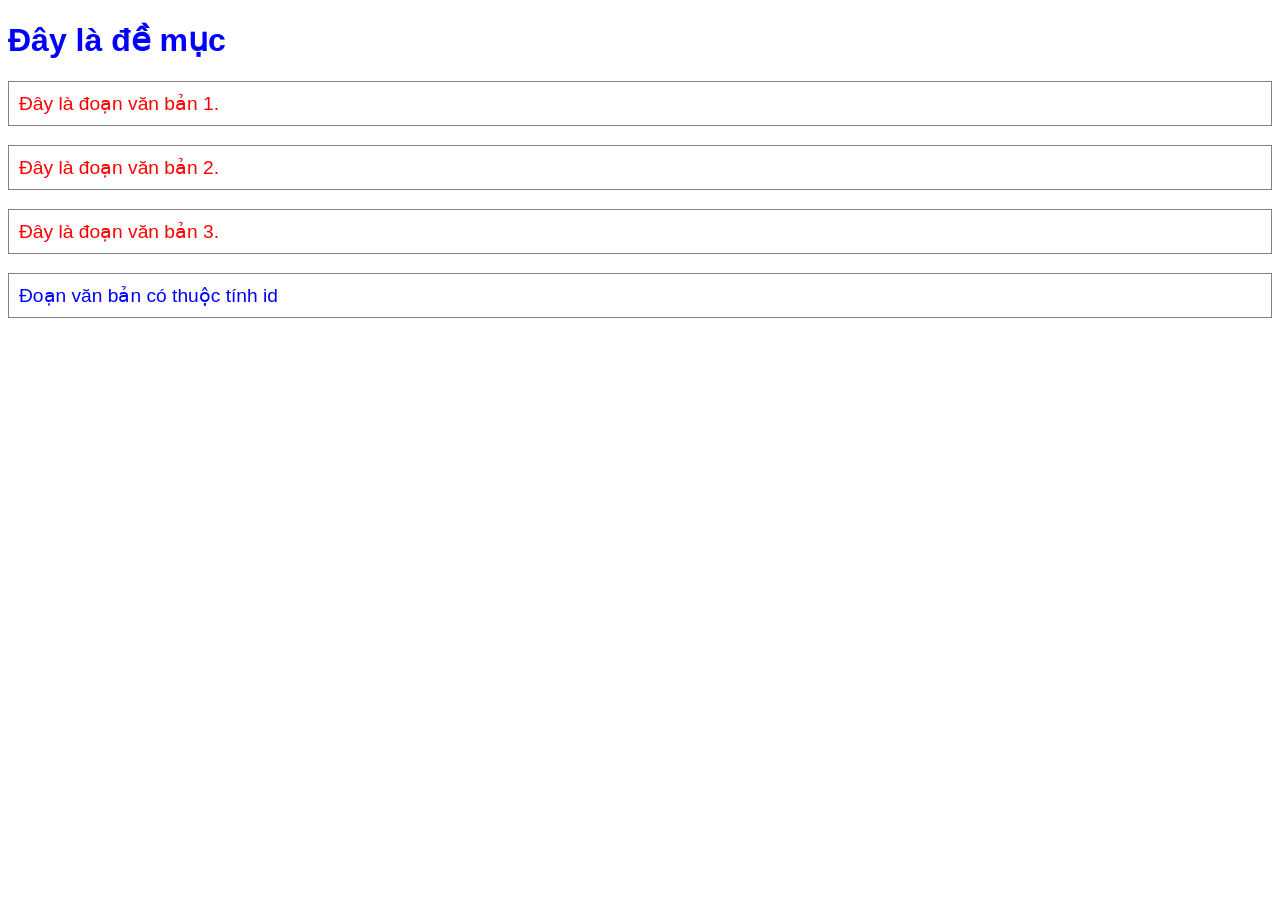
==== index.html @ 6f7ffe26 "Hoan thanh bai tap CSS" ====
<!DOCTYPE html>
<html lang="en">
<head>
    <meta charset="UTF-8">
    <title>Sử dụng CSS để thay đổi thuộc tính HTML</title>
    <style>
        h1 {
            color: blue;
            font-family: Tahoma, sans-serif;
            font-size: 200%;
        }
        p {
            color: red;
            font-family: Arial, sans-serif;
            font-size: 120%;
            border: 1px solid grey;
            padding: 10px;
        }
        #element1 {
            color: blue;
        }
    </style>
</head>
<body>

<h1>Đây là đề mục</h1>

<p>Đây là đoạn văn bản 1.</p>
<p>Đây là đoạn văn bản 2.</p>
<p>Đây là đoạn văn bản 3.</p>
<p id="element1">Đoạn văn bản có thuộc tính id</p>

</body>
</html>
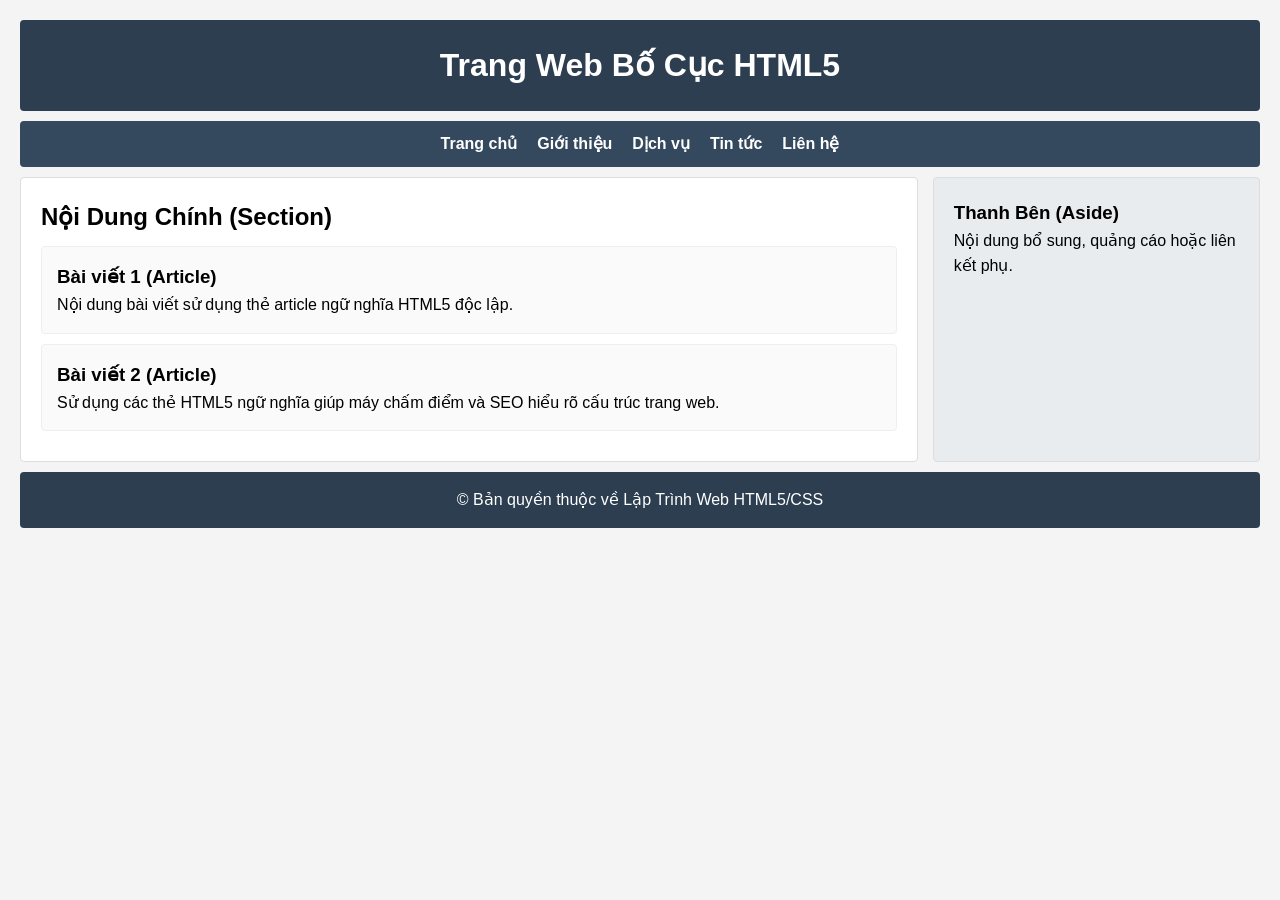
==== commit f37b3374: "Fix index.html and styles.css for HTML5 layout assignment" ====
--- a/index.html
+++ b/index.html
@@ -1,34 +1,59 @@
 <!DOCTYPE html>
-<html lang="en">
+<html lang="vi">
 <head>
     <meta charset="UTF-8">
-    <title>Sử dụng CSS để thay đổi thuộc tính HTML</title>
-    <style>
-        h1 {
-            color: blue;
-            font-family: Tahoma, sans-serif;
-            font-size: 200%;
-        }
-        p {
-            color: red;
-            font-family: Arial, sans-serif;
-            font-size: 120%;
-            border: 1px solid grey;
-            padding: 10px;
-        }
-        #element1 {
-            color: blue;
-        }
-    </style>
+    <meta name="viewport" content="width=device-width, initial-scale=1.0">
+    <title>Bố cục trang web HTML5</title>
+    <link rel="stylesheet" href="styles.css">
 </head>
 <body>
 
-<h1>Đây là đề mục</h1>
+    <!-- Đầu trang -->
+    <header>
+        <h1>Trang Web Bố Cục HTML5</h1>
+    </header>
 
-<p>Đây là đoạn văn bản 1.</p>
-<p>Đây là đoạn văn bản 2.</p>
-<p>Đây là đoạn văn bản 3.</p>
-<p id="element1">Đoạn văn bản có thuộc tính id</p>
+    <!-- Thanh điều hướng -->
+    <nav>
+        <ul>
+            <li><a href="#">Trang chủ</a></li>
+            <li><a href="#">Giới thiệu</a></li>
+            <li><a href="#">Dịch vụ</a></li>
+            <li><a href="#">Tin tức</a></li>
+            <li><a href="#">Liên hệ</a></li>
+        </ul>
+    </nav>
+
+    <!-- Khối nội dung chính chứa Section và Aside -->
+    <div class="container">
+        
+        <!-- Khu vực nội dung bài viết chính -->
+        <section>
+            <h2>Nội Dung Chính (Section)</h2>
+            
+            <article>
+                <h3>Bài viết 1 (Article)</h3>
+                <p>Nội dung bài viết sử dụng thẻ article ngữ nghĩa HTML5 độc lập.</p>
+            </article>
+
+            <article>
+                <h3>Bài viết 2 (Article)</h3>
+                <p>Sử dụng các thẻ HTML5 ngữ nghĩa giúp máy chấm điểm và SEO hiểu rõ cấu trúc trang web.</p>
+            </article>
+        </section>
+
+        <!-- Thanh nội dung bên cạnh -->
+        <aside>
+            <h3>Thanh Bên (Aside)</h3>
+            <p>Nội dung bổ sung, quảng cáo hoặc liên kết phụ.</p>
+        </aside>
+
+    </div>
+
+    <!-- Chân trang -->
+    <footer>
+        <p>&copy; Bản quyền thuộc về Lập Trình Web HTML5/CSS</p>
+    </footer>
 
 </body>
 </html>
--- a/styles.css
+++ b/styles.css
@@ -0,0 +1,84 @@
+* {
+    box-sizing: border-box;
+    margin: 0;
+    padding: 0;
+}
+
+body {
+    font-family: Arial, sans-serif;
+    line-height: 1.6;
+    padding: 20px;
+    background-color: #f4f4f4;
+}
+
+header {
+    background-color: #2c3e50;
+    color: #ffffff;
+    padding: 20px;
+    text-align: center;
+    margin-bottom: 10px;
+    border-radius: 4px;
+}
+
+nav {
+    background-color: #34495e;
+    padding: 10px;
+    margin-bottom: 10px;
+    border-radius: 4px;
+}
+
+nav ul {
+    list-style: none;
+    display: flex;
+    justify-content: center;
+    gap: 20px;
+}
+
+nav a {
+    color: white;
+    text-decoration: none;
+    font-weight: bold;
+}
+
+nav a:hover {
+    color: #f1c40f;
+}
+
+.container {
+    display: flex;
+    gap: 15px;
+    margin-bottom: 10px;
+}
+
+section {
+    flex: 3;
+    background: #ffffff;
+    padding: 20px;
+    border: 1px solid #ddd;
+    border-radius: 4px;
+}
+
+article {
+    background: #fafafa;
+    border: 1px solid #eee;
+    padding: 15px;
+    margin-top: 10px;
+    margin-bottom: 10px;
+    border-radius: 4px;
+}
+
+aside {
+    flex: 1;
+    background: #e8ecef;
+    padding: 20px;
+    border: 1px solid #ddd;
+    border-radius: 4px;
+}
+
+footer {
+    background-color: #2c3e50;
+    color: white;
+    text-align: center;
+    padding: 15px;
+    border-radius: 4px;
+}
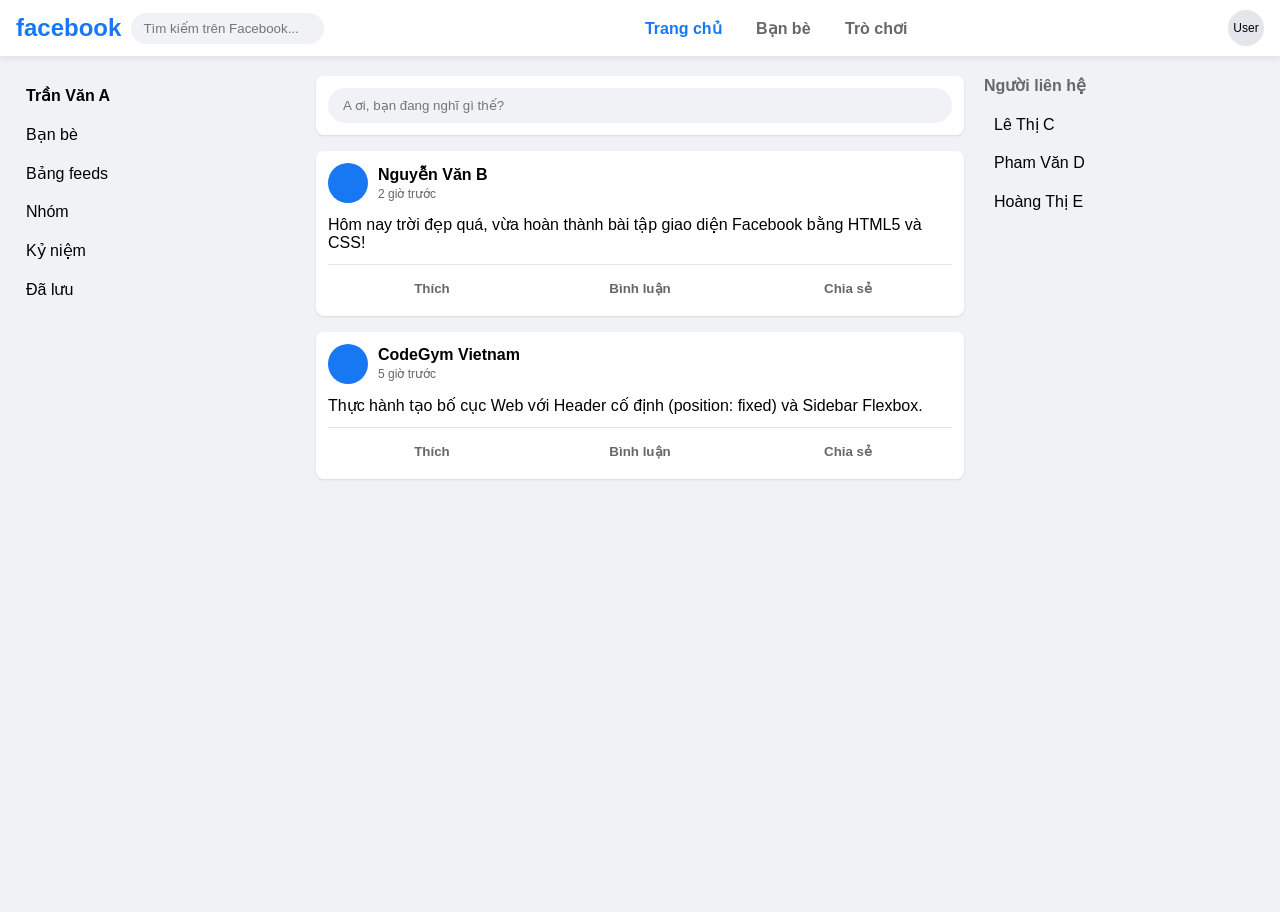
==== commit 9f0fc0ad: "Hoan thanh giao dien Facebook gian luoc voi Fixed Header va Sidebars" ====
--- a/index.html
+++ b/index.html
@@ -3,57 +3,100 @@
 <head>
     <meta charset="UTF-8">
     <meta name="viewport" content="width=device-width, initial-scale=1.0">
-    <title>Bố cục trang web HTML5</title>
+    <title>Giao diện Facebook Giản Lược</title>
     <link rel="stylesheet" href="styles.css">
 </head>
 <body>
 
-    <!-- Đầu trang -->
-    <header>
-        <h1>Trang Web Bố Cục HTML5</h1>
+    <!-- Fixed Header ở trên cùng -->
+    <header class="header">
+        <div class="header-left">
+            <h1 class="logo">facebook</h1>
+            <input type="text" placeholder="Tìm kiếm trên Facebook..." class="search-bar">
+        </div>
+        <div class="header-center">
+            <a href="#" class="active">Trang chủ</a>
+            <a href="#">Bạn bè</a>
+            <a href="#">Trò chơi</a>
+        </div>
+        <div class="header-right">
+            <div class="user-avatar">User</div>
+        </div>
     </header>
 
-    <!-- Thanh điều hướng -->
-    <nav>
-        <ul>
-            <li><a href="#">Trang chủ</a></li>
-            <li><a href="#">Giới thiệu</a></li>
-            <li><a href="#">Dịch vụ</a></li>
-            <li><a href="#">Tin tức</a></li>
-            <li><a href="#">Liên hệ</a></li>
-        </ul>
-    </nav>
+    <!-- Bố cục chính chứa Sidebar và Feed nội dung -->
+    <div class="main-layout">
+        
+        <!-- Sidebar bên trái -->
+        <aside class="sidebar-left">
+            <ul>
+                <li><strong>Trần Văn A</strong></li>
+                <li>Bạn bè</li>
+                <li>Bảng feeds</li>
+                <li>Nhóm</li>
+                <li>Kỷ niệm</li>
+                <li>Đã lưu</li>
+            </ul>
+        </aside>
 
-    <!-- Khối nội dung chính chứa Section và Aside -->
-    <div class="container">
-        
-        <!-- Khu vực nội dung bài viết chính -->
-        <section>
-            <h2>Nội Dung Chính (Section)</h2>
+        <!-- Phần nội dung chính (Feed bài đăng) -->
+        <main class="content-feed">
             
-            <article>
-                <h3>Bài viết 1 (Article)</h3>
-                <p>Nội dung bài viết sử dụng thẻ article ngữ nghĩa HTML5 độc lập.</p>
+            <!-- Ô tạo bài viết -->
+            <div class="create-post">
+                <input type="text" placeholder="A ơi, bạn đang nghĩ gì thế?">
+            </div>
+
+            <!-- Danh sách bài đăng -->
+            <article class="post">
+                <div class="post-header">
+                    <div class="post-avatar"></div>
+                    <div>
+                        <p class="post-author">Nguyễn Văn B</p>
+                        <span class="post-time">2 giờ trước</span>
+                    </div>
+                </div>
+                <div class="post-body">
+                    <p>Hôm nay trời đẹp quá, vừa hoàn thành bài tập giao diện Facebook bằng HTML5 và CSS!</p>
+                </div>
+                <div class="post-footer">
+                    <button>Thích</button>
+                    <button>Bình luận</button>
+                    <button>Chia sẻ</button>
+                </div>
             </article>
 
-            <article>
-                <h3>Bài viết 2 (Article)</h3>
-                <p>Sử dụng các thẻ HTML5 ngữ nghĩa giúp máy chấm điểm và SEO hiểu rõ cấu trúc trang web.</p>
+            <article class="post">
+                <div class="post-header">
+                    <div class="post-avatar"></div>
+                    <div>
+                        <p class="post-author">CodeGym Vietnam</p>
+                        <span class="post-time">5 giờ trước</span>
+                    </div>
+                </div>
+                <div class="post-body">
+                    <p>Thực hành tạo bố cục Web với Header cố định (position: fixed) và Sidebar Flexbox.</p>
+                </div>
+                <div class="post-footer">
+                    <button>Thích</button>
+                    <button>Bình luận</button>
+                    <button>Chia sẻ</button>
+                </div>
             </article>
-        </section>
 
-        <!-- Thanh nội dung bên cạnh -->
-        <aside>
-            <h3>Thanh Bên (Aside)</h3>
-            <p>Nội dung bổ sung, quảng cáo hoặc liên kết phụ.</p>
+        </main>
+
+        <!-- Sidebar bên phải (Người liên hệ) -->
+        <aside class="sidebar-right">
+            <h3>Người liên hệ</h3>
+            <ul>
+                <li>Lê Thị C</li>
+                <li>Pham Văn D</li>
+                <li>Hoàng Thị E</li>
+            </ul>
         </aside>
 
     </div>
 
-    <!-- Chân trang -->
-    <footer>
-        <p>&copy; Bản quyền thuộc về Lập Trình Web HTML5/CSS</p>
-    </footer>
-
 </body>
 </html>
--- a/styles.css
+++ b/styles.css
@@ -1,84 +1,182 @@
+/* Reset CSS */
 * {
-    box-sizing: border-box;
     margin: 0;
     padding: 0;
+    box-sizing: border-box;
 }
 
 body {
     font-family: Arial, sans-serif;
-    line-height: 1.6;
-    padding: 20px;
-    background-color: #f4f4f4;
+    background-color: #f0f2f5;
+    padding-top: 60px; /* Đẩy nội dung xuống bên dưới Fixed Header */
 }
 
-header {
-    background-color: #2c3e50;
-    color: #ffffff;
-    padding: 20px;
-    text-align: center;
-    margin-bottom: 10px;
-    border-radius: 4px;
+/* 1. Fixed Header cố định ở đỉnh trang */
+.header {
+    position: fixed;
+    top: 0;
+    left: 0;
+    width: 100%;
+    height: 56px;
+    background-color: #ffffff;
+    box-shadow: 0 1px 8px rgba(0, 0, 0, 0.1);
+    display: flex;
+    justify-content: space-between;
+    align-items: center;
+    padding: 0 16px;
+    z-index: 1000;
 }
 
-nav {
-    background-color: #34495e;
-    padding: 10px;
-    margin-bottom: 10px;
-    border-radius: 4px;
+.header-left {
+    display: flex;
+    align-items: center;
+    gap: 10px;
 }
 
-nav ul {
-    list-style: none;
-    display: flex;
-    justify-content: center;
-    gap: 20px;
+.logo {
+    color: #1877f2;
+    font-size: 24px;
 }
 
-nav a {
-    color: white;
+.search-bar {
+    padding: 8px 12px;
+    border-radius: 20px;
+    border: none;
+    background-color: #f0f2f5;
+}
+
+.header-center a {
     text-decoration: none;
+    color: #65676b;
+    font-weight: bold;
+    margin: 0 15px;
+}
+
+.header-center a.active {
+    color: #1877f2;
+}
+
+.user-avatar {
+    width: 36px;
+    height: 36px;
+    background-color: #e4e6eb;
+    border-radius: 50%;
+    display: flex;
+    align-items: center;
+    justify-content: center;
+    font-size: 12px;
+}
+
+/* 2. Bố cục 3 cột (Layout main) */
+.main-layout {
+    display: flex;
+    justify-content: space-between;
+    padding: 16px;
+}
+
+/* Sidebar bên trái và bên phải cố định chiều rộng */
+.sidebar-left, .sidebar-right {
+    width: 280px;
+    position: sticky;
+    top: 72px; /* Cố định vị trí khi cuộn trang */
+    height: calc(100vh - 80px);
+}
+
+.sidebar-left ul, .sidebar-right ul {
+    list-style: none;
+}
+
+.sidebar-left li, .sidebar-right li {
+    padding: 10px;
+    border-radius: 8px;
+    cursor: pointer;
+}
+
+.sidebar-left li:hover, .sidebar-right li:hover {
+    background-color: #e4e6eb;
+}
+
+.sidebar-right h3 {
+    color: #65676b;
+    font-size: 16px;
+    margin-bottom: 10px;
+}
+
+/* 3. Phần nội dung chính (Feed) nằm ở giữa */
+.content-feed {
+    flex: 1;
+    max-width: 680px;
+    margin: 0 20px;
+}
+
+.create-post {
+    background-color: #ffffff;
+    padding: 12px;
+    border-radius: 8px;
+    margin-bottom: 16px;
+    box-shadow: 0 1px 2px rgba(0, 0, 0, 0.1);
+}
+
+.create-post input {
+    width: 100%;
+    padding: 10px 15px;
+    border-radius: 20px;
+    border: none;
+    background-color: #f0f2f5;
+}
+
+.post {
+    background-color: #ffffff;
+    padding: 12px;
+    border-radius: 8px;
+    margin-bottom: 16px;
+    box-shadow: 0 1px 2px rgba(0, 0, 0, 0.1);
+}
+
+.post-header {
+    display: flex;
+    align-items: center;
+    gap: 10px;
+    margin-bottom: 12px;
+}
+
+.post-avatar {
+    width: 40px;
+    height: 40px;
+    background-color: #1877f2;
+    border-radius: 50%;
+}
+
+.post-author {
     font-weight: bold;
 }
 
-nav a:hover {
-    color: #f1c40f;
+.post-time {
+    font-size: 12px;
+    color: #65676b;
 }
 
-.container {
-    display: flex;
-    gap: 15px;
-    margin-bottom: 10px;
+.post-body {
+    margin-bottom: 12px;
 }
 
-section {
-    flex: 3;
-    background: #ffffff;
-    padding: 20px;
-    border: 1px solid #ddd;
-    border-radius: 4px;
+.post-footer {
+    display: flex;
+    border-top: 1px solid #e4e6eb;
+    padding-top: 8px;
 }
 
-article {
-    background: #fafafa;
-    border: 1px solid #eee;
-    padding: 15px;
-    margin-top: 10px;
-    margin-bottom: 10px;
+.post-footer button {
+    flex: 1;
+    background: none;
+    border: none;
+    padding: 8px;
+    cursor: pointer;
     border-radius: 4px;
+    color: #65676b;
+    font-weight: bold;
 }
 
-aside {
-    flex: 1;
-    background: #e8ecef;
-    padding: 20px;
-    border: 1px solid #ddd;
-    border-radius: 4px;
-}
-
-footer {
-    background-color: #2c3e50;
-    color: white;
-    text-align: center;
-    padding: 15px;
-    border-radius: 4px;
+.post-footer button:hover {
+    background-color: #f0f2f5;
 }
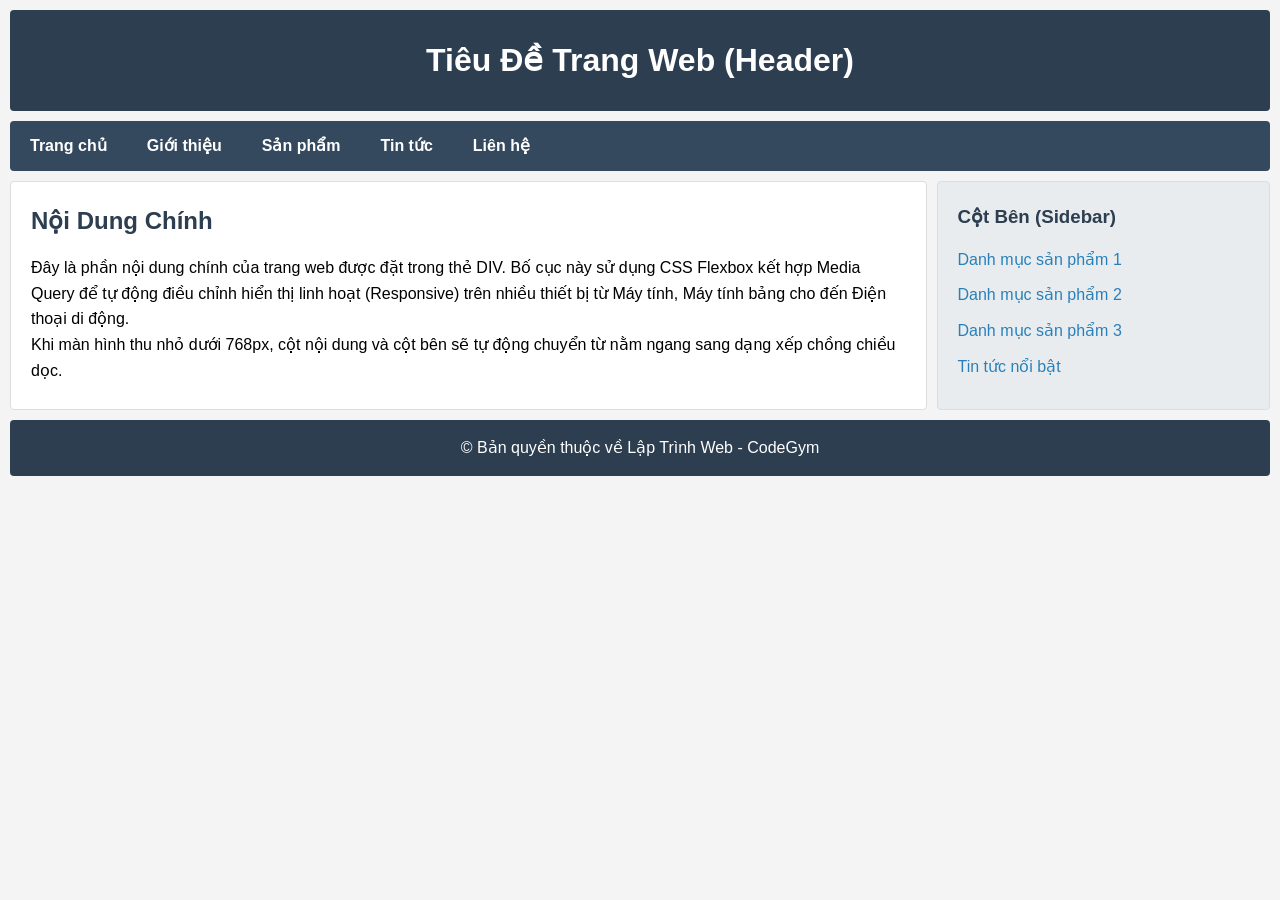
==== commit 0ba4d4f6: "Hoan thanh bai tap tao bo cuc Responsive voi DIV va CSS" ====
--- a/index.html
+++ b/index.html
@@ -3,99 +3,51 @@
 <head>
     <meta charset="UTF-8">
     <meta name="viewport" content="width=device-width, initial-scale=1.0">
-    <title>Giao diện Facebook Giản Lược</title>
+    <title>Bố Cục Responsive bằng DIV và CSS</title>
     <link rel="stylesheet" href="styles.css">
 </head>
 <body>
 
-    <!-- Fixed Header ở trên cùng -->
-    <header class="header">
-        <div class="header-left">
-            <h1 class="logo">facebook</h1>
-            <input type="text" placeholder="Tìm kiếm trên Facebook..." class="search-bar">
+    <!-- Khối Đầu Trang (Header) -->
+    <div class="header">
+        <h1>Tiêu Đề Trang Web (Header)</h1>
+    </div>
+
+    <!-- Khối Thanh Điều Hướng (Navigation Bar) -->
+    <div class="navbar">
+        <a href="#">Trang chủ</a>
+        <a href="#">Giới thiệu</a>
+        <a href="#">Sản phẩm</a>
+        <a href="#">Tin tức</a>
+        <a href="#">Liên hệ</a>
+    </div>
+
+    <!-- Khối Nội Dung Chính (Main Area) -->
+    <div class="main-container">
+        
+        <!-- Cột Nội Dung Bài Viết Chính -->
+        <div class="content">
+            <h2>Nội Dung Chính</h2>
+            <p>Đây là phần nội dung chính của trang web được đặt trong thẻ DIV. Bố cục này sử dụng CSS Flexbox kết hợp Media Query để tự động điều chỉnh hiển thị linh hoạt (Responsive) trên nhiều thiết bị từ Máy tính, Máy tính bảng cho đến Điện thoại di động.</p>
+            <p>Khi màn hình thu nhỏ dưới 768px, cột nội dung và cột bên sẽ tự động chuyển từ nằm ngang sang dạng xếp chồng chiều dọc.</p>
         </div>
-        <div class="header-center">
-            <a href="#" class="active">Trang chủ</a>
-            <a href="#">Bạn bè</a>
-            <a href="#">Trò chơi</a>
+
+        <!-- Cột Bên (Sidebar) -->
+        <div class="sidebar">
+            <h3>Cột Bên (Sidebar)</h3>
+            <ul>
+                <li><a href="#">Danh mục sản phẩm 1</a></li>
+                <li><a href="#">Danh mục sản phẩm 2</a></li>
+                <li><a href="#">Danh mục sản phẩm 3</a></li>
+                <li><a href="#">Tin tức nổi bật</a></li>
+            </ul>
         </div>
-        <div class="header-right">
-            <div class="user-avatar">User</div>
-        </div>
-    </header>
 
-    <!-- Bố cục chính chứa Sidebar và Feed nội dung -->
-    <div class="main-layout">
-        
-        <!-- Sidebar bên trái -->
-        <aside class="sidebar-left">
-            <ul>
-                <li><strong>Trần Văn A</strong></li>
-                <li>Bạn bè</li>
-                <li>Bảng feeds</li>
-                <li>Nhóm</li>
-                <li>Kỷ niệm</li>
-                <li>Đã lưu</li>
-            </ul>
-        </aside>
+    </div>
 
-        <!-- Phần nội dung chính (Feed bài đăng) -->
-        <main class="content-feed">
-            
-            <!-- Ô tạo bài viết -->
-            <div class="create-post">
-                <input type="text" placeholder="A ơi, bạn đang nghĩ gì thế?">
-            </div>
-
-            <!-- Danh sách bài đăng -->
-            <article class="post">
-                <div class="post-header">
-                    <div class="post-avatar"></div>
-                    <div>
-                        <p class="post-author">Nguyễn Văn B</p>
-                        <span class="post-time">2 giờ trước</span>
-                    </div>
-                </div>
-                <div class="post-body">
-                    <p>Hôm nay trời đẹp quá, vừa hoàn thành bài tập giao diện Facebook bằng HTML5 và CSS!</p>
-                </div>
-                <div class="post-footer">
-                    <button>Thích</button>
-                    <button>Bình luận</button>
-                    <button>Chia sẻ</button>
-                </div>
-            </article>
-
-            <article class="post">
-                <div class="post-header">
-                    <div class="post-avatar"></div>
-                    <div>
-                        <p class="post-author">CodeGym Vietnam</p>
-                        <span class="post-time">5 giờ trước</span>
-                    </div>
-                </div>
-                <div class="post-body">
-                    <p>Thực hành tạo bố cục Web với Header cố định (position: fixed) và Sidebar Flexbox.</p>
-                </div>
-                <div class="post-footer">
-                    <button>Thích</button>
-                    <button>Bình luận</button>
-                    <button>Chia sẻ</button>
-                </div>
-            </article>
-
-        </main>
-
-        <!-- Sidebar bên phải (Người liên hệ) -->
-        <aside class="sidebar-right">
-            <h3>Người liên hệ</h3>
-            <ul>
-                <li>Lê Thị C</li>
-                <li>Pham Văn D</li>
-                <li>Hoàng Thị E</li>
-            </ul>
-        </aside>
-
+    <!-- Khối Chân Trang (Footer) -->
+    <div class="footer">
+        <p>&copy; Bản quyền thuộc về Lập Trình Web - CodeGym</p>
     </div>
 
 </body>
--- a/styles.css
+++ b/styles.css
@@ -1,182 +1,124 @@
 /* Reset CSS */
 * {
+    box-sizing: border-box;
     margin: 0;
     padding: 0;
-    box-sizing: border-box;
 }
 
 body {
     font-family: Arial, sans-serif;
-    background-color: #f0f2f5;
-    padding-top: 60px; /* Đẩy nội dung xuống bên dưới Fixed Header */
+    line-height: 1.6;
+    background-color: #f4f4f4;
+    padding: 10px;
 }
 
-/* 1. Fixed Header cố định ở đỉnh trang */
+/* 1. Định dạng Header */
 .header {
-    position: fixed;
-    top: 0;
-    left: 0;
-    width: 100%;
-    height: 56px;
-    background-color: #ffffff;
-    box-shadow: 0 1px 8px rgba(0, 0, 0, 0.1);
-    display: flex;
-    justify-content: space-between;
-    align-items: center;
-    padding: 0 16px;
-    z-index: 1000;
+    background-color: #2c3e50;
+    color: #ffffff;
+    text-align: center;
+    padding: 25px;
+    margin-bottom: 10px;
+    border-radius: 4px;
 }
 
-.header-left {
-    display: flex;
-    align-items: center;
-    gap: 10px;
+/* 2. Định dạng Navigation Bar */
+.navbar {
+    background-color: #34495e;
+    overflow: hidden;
+    margin-bottom: 10px;
+    border-radius: 4px;
 }
 
-.logo {
-    color: #1877f2;
-    font-size: 24px;
+.navbar a {
+    float: left;
+    display: block;
+    color: white;
+    text-align: center;
+    padding: 12px 20px;
+    text-decoration: none;
+    font-weight: bold;
 }
 
-.search-bar {
-    padding: 8px 12px;
-    border-radius: 20px;
-    border: none;
-    background-color: #f0f2f5;
+.navbar a:hover {
+    background-color: #f1c40f;
+    color: #333;
 }
 
-.header-center a {
-    text-decoration: none;
-    color: #65676b;
-    font-weight: bold;
-    margin: 0 15px;
+/* 3. Định dạng Khối Main (Sử dụng Flexbox) */
+.main-container {
+    display: flex;
+    flex-wrap: wrap;
+    gap: 10px;
+    margin-bottom: 10px;
 }
 
-.header-center a.active {
-    color: #1877f2;
+/* Cột Nội dung chính */
+.content {
+    flex: 3;
+    background-color: #ffffff;
+    padding: 20px;
+    border: 1px solid #dddddd;
+    border-radius: 4px;
+    min-width: 280px;
 }
 
-.user-avatar {
-    width: 36px;
-    height: 36px;
-    background-color: #e4e6eb;
-    border-radius: 50%;
-    display: flex;
-    align-items: center;
-    justify-content: center;
-    font-size: 12px;
+.content h2 {
+    margin-bottom: 15px;
+    color: #2c3e50;
 }
 
-/* 2. Bố cục 3 cột (Layout main) */
-.main-layout {
-    display: flex;
-    justify-content: space-between;
-    padding: 16px;
+/* Cột Sidebar */
+.sidebar {
+    flex: 1;
+    background-color: #e8ecef;
+    padding: 20px;
+    border: 1px solid #dddddd;
+    border-radius: 4px;
+    min-width: 200px;
 }
 
-/* Sidebar bên trái và bên phải cố định chiều rộng */
-.sidebar-left, .sidebar-right {
-    width: 280px;
-    position: sticky;
-    top: 72px; /* Cố định vị trí khi cuộn trang */
-    height: calc(100vh - 80px);
+.sidebar h3 {
+    margin-bottom: 15px;
+    color: #2c3e50;
 }
 
-.sidebar-left ul, .sidebar-right ul {
+.sidebar ul {
     list-style: none;
 }
 
-.sidebar-left li, .sidebar-right li {
-    padding: 10px;
-    border-radius: 8px;
-    cursor: pointer;
-}
-
-.sidebar-left li:hover, .sidebar-right li:hover {
-    background-color: #e4e6eb;
-}
-
-.sidebar-right h3 {
-    color: #65676b;
-    font-size: 16px;
+.sidebar li {
     margin-bottom: 10px;
 }
 
-/* 3. Phần nội dung chính (Feed) nằm ở giữa */
-.content-feed {
-    flex: 1;
-    max-width: 680px;
-    margin: 0 20px;
+.sidebar a {
+    color: #2980b9;
+    text-decoration: none;
 }
 
-.create-post {
-    background-color: #ffffff;
-    padding: 12px;
-    border-radius: 8px;
-    margin-bottom: 16px;
-    box-shadow: 0 1px 2px rgba(0, 0, 0, 0.1);
+.sidebar a:hover {
+    text-decoration: underline;
 }
 
-.create-post input {
-    width: 100%;
-    padding: 10px 15px;
-    border-radius: 20px;
-    border: none;
-    background-color: #f0f2f5;
+/* 4. Định dạng Footer */
+.footer {
+    background-color: #2c3e50;
+    color: #ffffff;
+    text-align: center;
+    padding: 15px;
+    border-radius: 4px;
 }
 
-.post {
-    background-color: #ffffff;
-    padding: 12px;
-    border-radius: 8px;
-    margin-bottom: 16px;
-    box-shadow: 0 1px 2px rgba(0, 0, 0, 0.1);
-}
+/* 5. Cấu hình Responsive với Media Query (Màn hình dưới 768px) */
+@media screen and (max-width: 768px) {
+    .main-container {
+        flex-direction: column; /* Chuyển các khối thành 1 cột dọc trên Mobile */
+    }
 
-.post-header {
-    display: flex;
-    align-items: center;
-    gap: 10px;
-    margin-bottom: 12px;
-}
-
-.post-avatar {
-    width: 40px;
-    height: 40px;
-    background-color: #1877f2;
-    border-radius: 50%;
-}
-
-.post-author {
-    font-weight: bold;
-}
-
-.post-time {
-    font-size: 12px;
-    color: #65676b;
-}
-
-.post-body {
-    margin-bottom: 12px;
-}
-
-.post-footer {
-    display: flex;
-    border-top: 1px solid #e4e6eb;
-    padding-top: 8px;
-}
-
-.post-footer button {
-    flex: 1;
-    background: none;
-    border: none;
-    padding: 8px;
-    cursor: pointer;
-    border-radius: 4px;
-    color: #65676b;
-    font-weight: bold;
-}
-
-.post-footer button:hover {
-    background-color: #f0f2f5;
+    .navbar a {
+        float: none;
+        width: 100%;
+        text-align: left;
+        border-bottom: 1px solid #4a6278;
+    }
 }
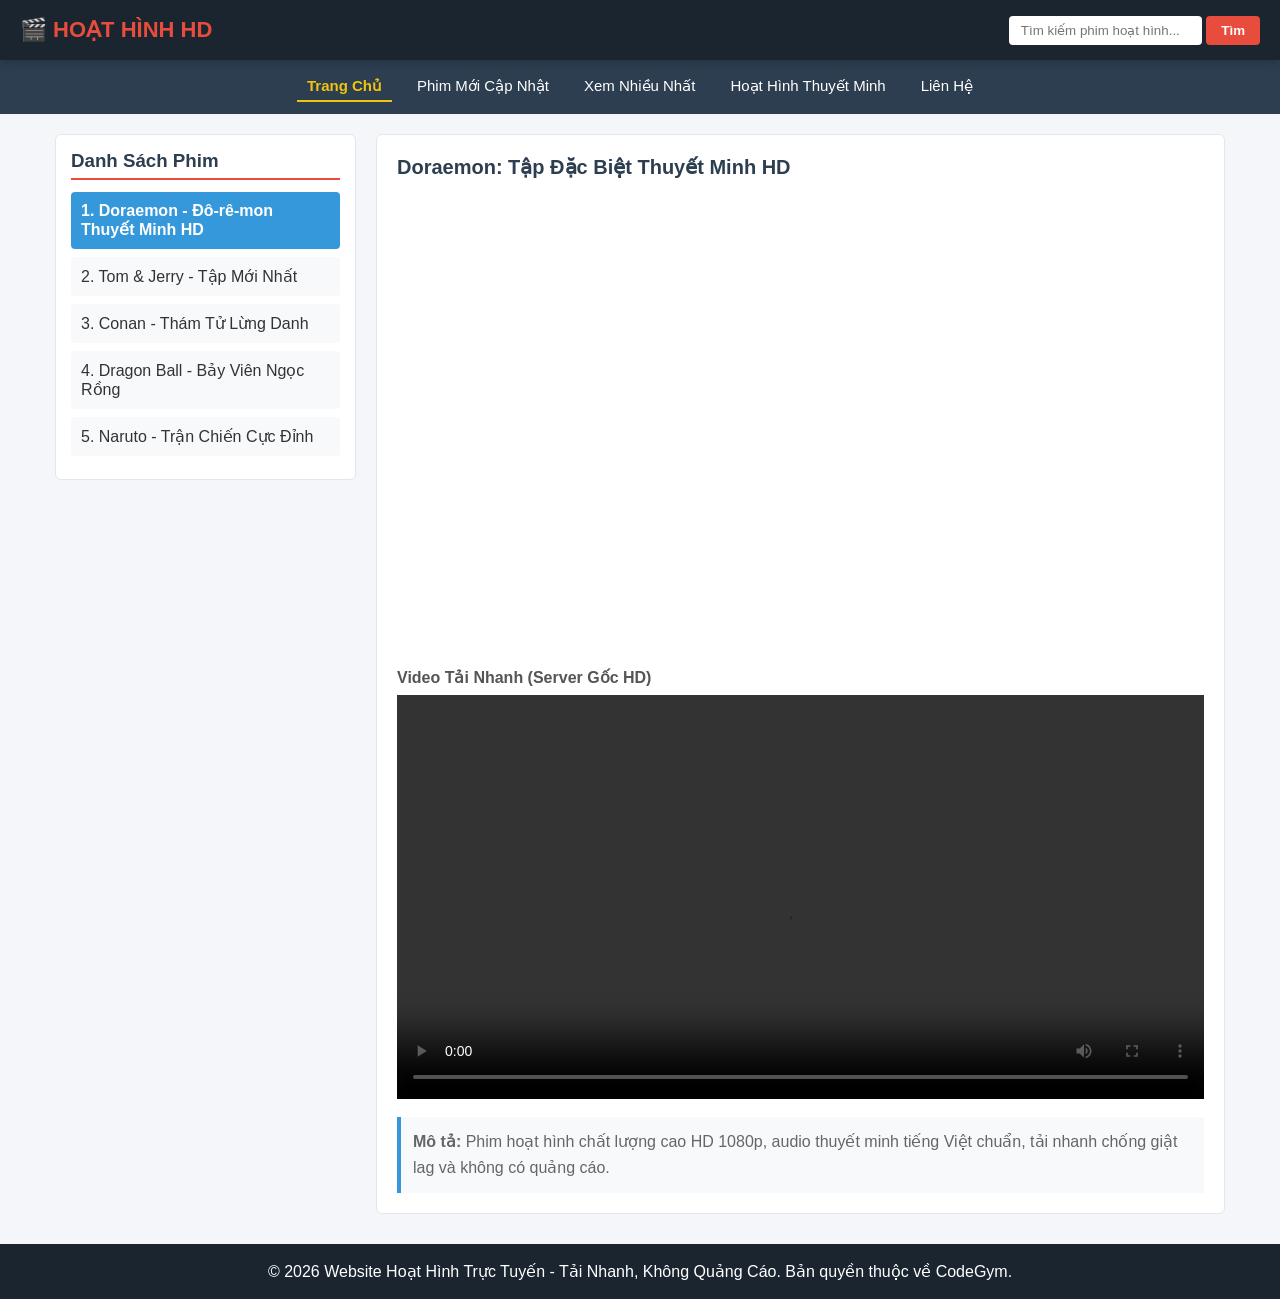
==== commit b5d37f07: "Hoan thanh bai tap trang web xem hoat hinh truc tuyen HD" ====
--- a/index.html
+++ b/index.html
@@ -3,51 +3,78 @@
 <head>
     <meta charset="UTF-8">
     <meta name="viewport" content="width=device-width, initial-scale=1.0">
-    <title>Bố Cục Responsive bằng DIV và CSS</title>
+    <title>Trang Web Xem Hoạt Hình Trực Tuyến</title>
     <link rel="stylesheet" href="styles.css">
 </head>
 <body>
 
-    <!-- Khối Đầu Trang (Header) -->
+    <!-- 1. PHẦN HEADER (Cố định ở trên cùng) -->
     <div class="header">
-        <h1>Tiêu Đề Trang Web (Header)</h1>
+        <div class="logo">
+            <h2>🎬 HOẠT HÌNH HD</h2>
+        </div>
+        <div class="search-box">
+            <input type="text" placeholder="Tìm kiếm phim hoạt hình...">
+            <button>Tìm</button>
+        </div>
     </div>
 
-    <!-- Khối Thanh Điều Hướng (Navigation Bar) -->
-    <div class="navbar">
-        <a href="#">Trang chủ</a>
-        <a href="#">Giới thiệu</a>
-        <a href="#">Sản phẩm</a>
-        <a href="#">Tin tức</a>
-        <a href="#">Liên hệ</a>
+    <!-- 2. PHẦN HEAD-LINK (Thanh điều hướng liên kết) -->
+    <div class="head-link">
+        <a href="#" class="active">Trang Chủ</a>
+        <a href="#">Phim Mới Cập Nhật</a>
+        <a href="#">Xem Nhiều Nhất</a>
+        <a href="#">Hoạt Hình Thuyết Minh</a>
+        <a href="#">Liên Hệ</a>
     </div>
 
-    <!-- Khối Nội Dung Chính (Main Area) -->
-    <div class="main-container">
+    <!-- 3. PHẦN CONTENT (Nội dung chính dạng 2 cột) -->
+    <div class="container">
         
-        <!-- Cột Nội Dung Bài Viết Chính -->
-        <div class="content">
-            <h2>Nội Dung Chính</h2>
-            <p>Đây là phần nội dung chính của trang web được đặt trong thẻ DIV. Bố cục này sử dụng CSS Flexbox kết hợp Media Query để tự động điều chỉnh hiển thị linh hoạt (Responsive) trên nhiều thiết bị từ Máy tính, Máy tính bảng cho đến Điện thoại di động.</p>
-            <p>Khi màn hình thu nhỏ dưới 768px, cột nội dung và cột bên sẽ tự động chuyển từ nằm ngang sang dạng xếp chồng chiều dọc.</p>
+        <!-- Left Content: Menu danh sách phim -->
+        <div class="left-content">
+            <h3>Danh Sách Phim</h3>
+            <ul class="video-list">
+                <li><a href="#player" class="video-item active">1. Doraemon - Đô-rê-mon Thuyết Minh HD</a></li>
+                <li><a href="#player" class="video-item">2. Tom & Jerry - Tập Mới Nhất</a></li>
+                <li><a href="#player" class="video-item">3. Conan - Thám Tử Lừng Danh</a></li>
+                <li><a href="#player" class="video-item">4. Dragon Ball - Bảy Viên Ngọc Rồng</a></li>
+                <li><a href="#player" class="video-item">5. Naruto - Trận Chiến Cực Đỉnh</a></li>
+            </ul>
         </div>
 
-        <!-- Cột Bên (Sidebar) -->
-        <div class="sidebar">
-            <h3>Cột Bên (Sidebar)</h3>
-            <ul>
-                <li><a href="#">Danh mục sản phẩm 1</a></li>
-                <li><a href="#">Danh mục sản phẩm 2</a></li>
-                <li><a href="#">Danh mục sản phẩm 3</a></li>
-                <li><a href="#">Tin tức nổi bật</a></li>
-            </ul>
+        <!-- Right Content: Khung xem video phát phim -->
+        <div class="right-content" id="player">
+            <h2 class="video-title">Doraemon: Tập Đặc Biệt Thuyết Minh HD</h2>
+            
+            <!-- Nhúng Youtube Video bằng iframe -->
+            <div class="video-wrapper">
+                <iframe 
+                    src="https://www.youtube.com/embed/dQw4w9WgXcQ" 
+                    title="YouTube video player" 
+                    allowfullscreen>
+                </iframe>
+            </div>
+
+            <!-- Thẻ HTML5 <video> dự phòng cho máy chủ nội bộ -->
+            <div class="local-video-section">
+                <h3>Video Tải Nhanh (Server Gốc HD)</h3>
+                <video controls width="100%">
+                    <source src="https://www.w3schools.com/html/mov_bbb.mp4" type="video/mp4">
+                    Trình duyệt của bạn không hỗ trợ thẻ video HTML5.
+                </video>
+            </div>
+
+            <p class="video-description">
+                <strong>Mô tả:</strong> Phim hoạt hình chất lượng cao HD 1080p, audio thuyết minh tiếng Việt chuẩn, tải nhanh chống giật lag và không có quảng cáo.
+            </p>
         </div>
 
     </div>
 
-    <!-- Khối Chân Trang (Footer) -->
+    <!-- 4. PHẦN FOOTER (Thông tin bản quyền) -->
     <div class="footer">
-        <p>&copy; Bản quyền thuộc về Lập Trình Web - CodeGym</p>
+        <p>&copy; 2026 Website Hoạt Hình Trực Tuyến - Tải Nhanh, Không Quảng Cáo. Bản quyền thuộc về CodeGym.</p>
     </div>
 
 </body>
--- a/styles.css
+++ b/styles.css
@@ -1,4 +1,4 @@
-/* Reset CSS */
+/* Reset CSS cơ bản */
 * {
     box-sizing: border-box;
     margin: 0;
@@ -7,118 +7,206 @@
 
 body {
     font-family: Arial, sans-serif;
-    line-height: 1.6;
-    background-color: #f4f4f4;
+    background-color: #f4f6f9;
+    color: #333;
+    padding-top: 60px; /* Chừa khoảng trống cho Fixed Header */
+}
+
+/* 1. Header Cố Định (Fixed Header) */
+.header {
+    position: fixed;
+    top: 0;
+    left: 0;
+    width: 100%;
+    height: 60px;
+    background-color: #1a252f;
+    color: #ffffff;
+    display: flex;
+    justify-content: space-between;
+    align-items: center;
+    padding: 0 20px;
+    z-index: 1000;
+    box-shadow: 0 2px 10px rgba(0, 0, 0, 0.2);
+}
+
+.logo h2 {
+    color: #e74c3c;
+    font-size: 22px;
+}
+
+.search-box input {
+    padding: 7px 12px;
+    border-radius: 4px;
+    border: none;
+    outline: none;
+}
+
+.search-box button {
+    padding: 7px 15px;
+    background-color: #e74c3c;
+    color: white;
+    border: none;
+    border-radius: 4px;
+    cursor: pointer;
+    font-weight: bold;
+}
+
+.search-box button:hover {
+    background-color: #c0392b;
+}
+
+/* 2. Thanh Điều Hướng (Head-link) */
+.head-link {
+    background-color: #2c3e50;
+    display: flex;
+    justify-content: center;
+    gap: 15px;
+    padding: 12px 0;
+}
+
+.head-link a {
+    color: #ffffff;
+    text-decoration: none; /* Bỏ gạch chân link */
+    font-size: 15px;
+    padding: 5px 10px;
+    transition: all 0.3s;
+}
+
+/* Khi di chuột hoặc chọn trang: Chữ bôi đậm và đổi màu */
+.head-link a:hover, .head-link a.active {
+    font-weight: bold;
+    color: #f1c40f;
+    border-bottom: 2px solid #f1c40f;
+}
+
+/* 3. Bố cục Nội dung chính (Container Flexbox) */
+.container {
+    display: flex;
+    max-width: 1200px;
+    margin: 20px auto;
+    padding: 0 15px;
+    gap: 20px;
+}
+
+/* Left Content: Danh sách phim bên trái */
+.left-content {
+    flex: 1;
+    background-color: #ffffff;
+    padding: 15px;
+    border-radius: 6px;
+    border: 1px solid #e1e8ed;
+    height: fit-content;
+}
+
+.left-content h3 {
+    margin-bottom: 12px;
+    color: #2c3e50;
+    border-bottom: 2px solid #e74c3c;
+    padding-bottom: 6px;
+}
+
+.video-list {
+    list-style: none;
+}
+
+.video-list li {
+    margin-bottom: 8px;
+}
+
+.video-item {
+    display: block;
     padding: 10px;
-}
-
-/* 1. Định dạng Header */
-.header {
-    background-color: #2c3e50;
-    color: #ffffff;
-    text-align: center;
-    padding: 25px;
-    margin-bottom: 10px;
+    color: #333;
+    text-decoration: none; /* Bỏ gạch chân */
     border-radius: 4px;
-}
-
-/* 2. Định dạng Navigation Bar */
-.navbar {
-    background-color: #34495e;
-    overflow: hidden;
-    margin-bottom: 10px;
-    border-radius: 4px;
-}
-
-.navbar a {
-    float: left;
-    display: block;
-    color: white;
-    text-align: center;
-    padding: 12px 20px;
-    text-decoration: none;
+    background-color: #f8f9fa;
+    transition: all 0.2s;
+}
+
+/* Hover danh sách video */
+.video-item:hover, .video-item.active {
     font-weight: bold;
-}
-
-.navbar a:hover {
-    background-color: #f1c40f;
-    color: #333;
-}
-
-/* 3. Định dạng Khối Main (Sử dụng Flexbox) */
-.main-container {
-    display: flex;
-    flex-wrap: wrap;
-    gap: 10px;
-    margin-bottom: 10px;
-}
-
-/* Cột Nội dung chính */
-.content {
+    color: #ffffff;
+    background-color: #3498db;
+}
+
+/* Right Content: Khung phát Video bên phải */
+.right-content {
     flex: 3;
     background-color: #ffffff;
     padding: 20px;
-    border: 1px solid #dddddd;
-    border-radius: 4px;
-    min-width: 280px;
-}
-
-.content h2 {
+    border-radius: 6px;
+    border: 1px solid #e1e8ed;
+}
+
+.video-title {
+    font-size: 20px;
     margin-bottom: 15px;
     color: #2c3e50;
 }
 
-/* Cột Sidebar */
-.sidebar {
-    flex: 1;
-    background-color: #e8ecef;
-    padding: 20px;
-    border: 1px solid #dddddd;
-    border-radius: 4px;
-    min-width: 200px;
-}
-
-.sidebar h3 {
+/* Khung Responsive cho <iframe> Youtube */
+.video-wrapper {
+    position: relative;
+    padding-bottom: 56.25%; /* Tỉ lệ 16:9 */
+    height: 0;
+    overflow: hidden;
+    margin-bottom: 20px;
+    border-radius: 6px;
+}
+
+.video-wrapper iframe {
+    position: absolute;
+    top: 0;
+    left: 0;
+    width: 100%;
+    height: 100%;
+    border: none;
+}
+
+.local-video-section {
+    margin-top: 20px;
     margin-bottom: 15px;
-    color: #2c3e50;
-}
-
-.sidebar ul {
-    list-style: none;
-}
-
-.sidebar li {
-    margin-bottom: 10px;
-}
-
-.sidebar a {
-    color: #2980b9;
-    text-decoration: none;
-}
-
-.sidebar a:hover {
-    text-decoration: underline;
-}
-
-/* 4. Định dạng Footer */
+}
+
+.local-video-section h3 {
+    font-size: 16px;
+    margin-bottom: 8px;
+    color: #555;
+}
+
+.video-description {
+    line-height: 1.6;
+    color: #666;
+    background-color: #f8f9fa;
+    padding: 12px;
+    border-left: 4px solid #3498db;
+}
+
+/* 4. Footer */
 .footer {
-    background-color: #2c3e50;
+    background-color: #1a252f;
     color: #ffffff;
     text-align: center;
-    padding: 15px;
-    border-radius: 4px;
-}
-
-/* 5. Cấu hình Responsive với Media Query (Màn hình dưới 768px) */
+    padding: 18px;
+    margin-top: 30px;
+}
+
+/* 5. Cấu hình Nâng cao: Responsive trên các màn hình nhỏ */
 @media screen and (max-width: 768px) {
-    .main-container {
-        flex-direction: column; /* Chuyển các khối thành 1 cột dọc trên Mobile */
-    }
-
-    .navbar a {
-        float: none;
-        width: 100%;
-        text-align: left;
-        border-bottom: 1px solid #4a6278;
+    .container {
+        flex-direction: column; /* Chuyển thành 1 cột trên điện thoại / máy tính bảng */
+    }
+
+    .head-link {
+        flex-wrap: wrap;
+    }
+
+    .header {
+        padding: 0 10px;
+    }
+
+    .logo h2 {
+        font-size: 18px;
     }
 }
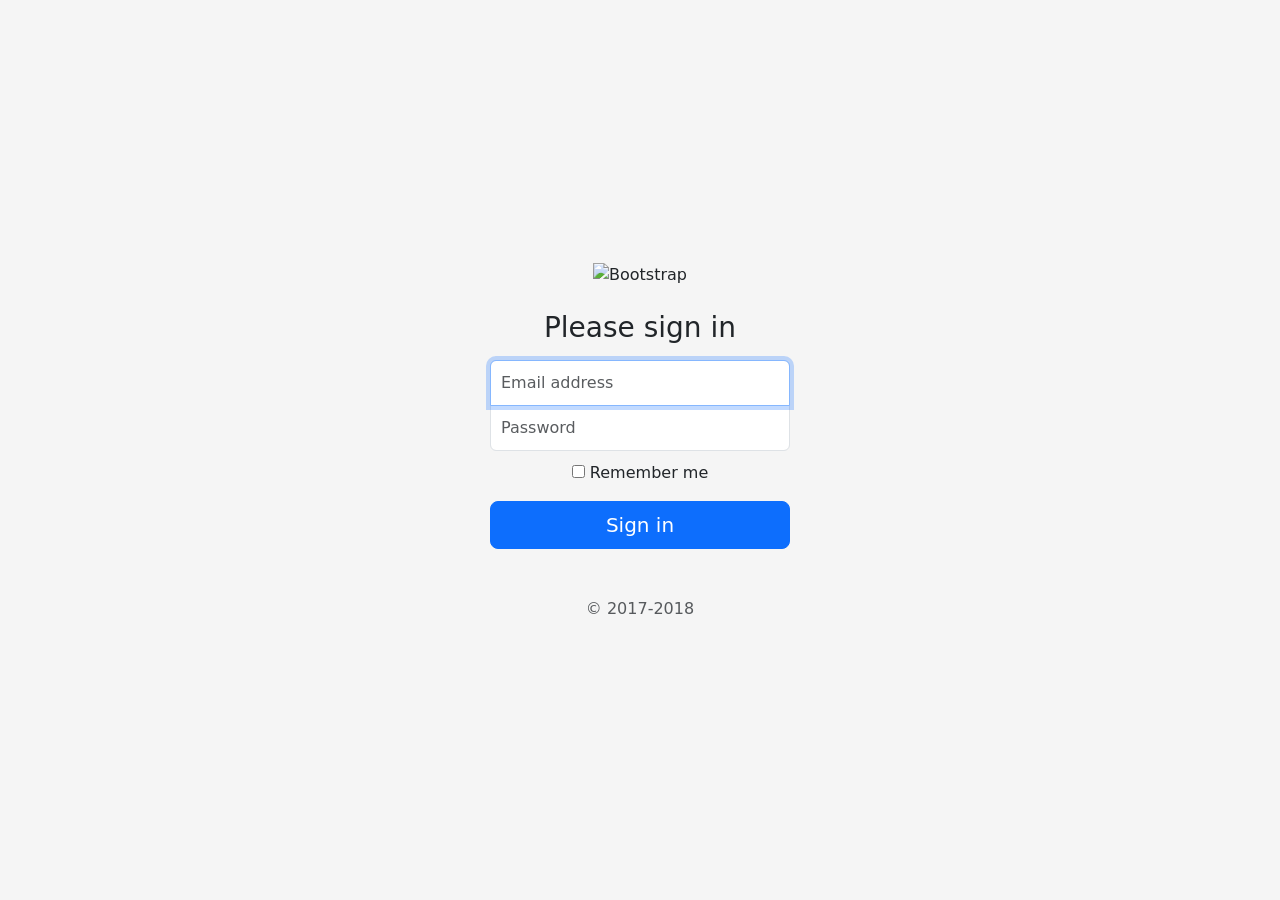
==== commit ce4dd0bf: "Add bootstrap.png icon and login form code" ====
--- a/index.html
+++ b/index.html
@@ -1,81 +1,35 @@
-<!DOCTYPE html>
-<html lang="vi">
+<!doctype html>
+<html lang="en">
 <head>
-    <meta charset="UTF-8">
-    <meta name="viewport" content="width=device-width, initial-scale=1.0">
-    <title>Trang Web Xem Hoạt Hình Trực Tuyến</title>
+    <!-- Required meta tags -->
+    <meta charset="utf-8">
+    <meta name="viewport" content="width=device-width, initial-scale=1">
+
+    <!-- Bootstrap CSS -->
+    <link href="https://cdn.jsdelivr.net/npm/bootstrap@5.0.0-beta2/dist/css/bootstrap.min.css" rel="stylesheet"
+          integrity="sha384-BmbxuPwQa2lc/FVzBcNJ7UAyJxM6wuqIj61tLrc4wSX0szH/Ev+nYRRuWlolflfl" crossorigin="anonymous">
+
+    <title>Login</title>
     <link rel="stylesheet" href="styles.css">
 </head>
-<body>
+<body class="text-center">
 
-    <!-- 1. PHẦN HEADER (Cố định ở trên cùng) -->
-    <div class="header">
-        <div class="logo">
-            <h2>🎬 HOẠT HÌNH HD</h2>
+    <form class="form-signin">
+        <img class="mb-4" src="bootstrap.png" alt="Bootstrap" width="72" height="72">
+        <h1 class="h3 mb-3 font-weight-normal">Please sign in</h1>
+        <input type="email" id="inputEmail" class="form-control" placeholder="Email address" required autofocus>
+        <input type="password" id="inputPassword" class="form-control" placeholder="Password" required>
+        <div class="checkbox mb-3">
+            <label>
+                <input type="checkbox" value="remember-me"> Remember me
+            </label>
         </div>
-        <div class="search-box">
-            <input type="text" placeholder="Tìm kiếm phim hoạt hình...">
-            <button>Tìm</button>
-        </div>
-    </div>
+        <button class="btn btn-lg btn-primary btn-block w-100" type="submit">Sign in</button>
+        <p class="mt-5 mb-3 text-muted">&copy; 2017-2018</p>
+    </form>
 
-    <!-- 2. PHẦN HEAD-LINK (Thanh điều hướng liên kết) -->
-    <div class="head-link">
-        <a href="#" class="active">Trang Chủ</a>
-        <a href="#">Phim Mới Cập Nhật</a>
-        <a href="#">Xem Nhiều Nhất</a>
-        <a href="#">Hoạt Hình Thuyết Minh</a>
-        <a href="#">Liên Hệ</a>
-    </div>
-
-    <!-- 3. PHẦN CONTENT (Nội dung chính dạng 2 cột) -->
-    <div class="container">
-        
-        <!-- Left Content: Menu danh sách phim -->
-        <div class="left-content">
-            <h3>Danh Sách Phim</h3>
-            <ul class="video-list">
-                <li><a href="#player" class="video-item active">1. Doraemon - Đô-rê-mon Thuyết Minh HD</a></li>
-                <li><a href="#player" class="video-item">2. Tom & Jerry - Tập Mới Nhất</a></li>
-                <li><a href="#player" class="video-item">3. Conan - Thám Tử Lừng Danh</a></li>
-                <li><a href="#player" class="video-item">4. Dragon Ball - Bảy Viên Ngọc Rồng</a></li>
-                <li><a href="#player" class="video-item">5. Naruto - Trận Chiến Cực Đỉnh</a></li>
-            </ul>
-        </div>
-
-        <!-- Right Content: Khung xem video phát phim -->
-        <div class="right-content" id="player">
-            <h2 class="video-title">Doraemon: Tập Đặc Biệt Thuyết Minh HD</h2>
-            
-            <!-- Nhúng Youtube Video bằng iframe -->
-            <div class="video-wrapper">
-                <iframe 
-                    src="https://www.youtube.com/embed/dQw4w9WgXcQ" 
-                    title="YouTube video player" 
-                    allowfullscreen>
-                </iframe>
-            </div>
-
-            <!-- Thẻ HTML5 <video> dự phòng cho máy chủ nội bộ -->
-            <div class="local-video-section">
-                <h3>Video Tải Nhanh (Server Gốc HD)</h3>
-                <video controls width="100%">
-                    <source src="https://www.w3schools.com/html/mov_bbb.mp4" type="video/mp4">
-                    Trình duyệt của bạn không hỗ trợ thẻ video HTML5.
-                </video>
-            </div>
-
-            <p class="video-description">
-                <strong>Mô tả:</strong> Phim hoạt hình chất lượng cao HD 1080p, audio thuyết minh tiếng Việt chuẩn, tải nhanh chống giật lag và không có quảng cáo.
-            </p>
-        </div>
-
-    </div>
-
-    <!-- 4. PHẦN FOOTER (Thông tin bản quyền) -->
-    <div class="footer">
-        <p>&copy; 2026 Website Hoạt Hình Trực Tuyến - Tải Nhanh, Không Quảng Cáo. Bản quyền thuộc về CodeGym.</p>
-    </div>
-
+    <script src="https://cdn.jsdelivr.net/npm/bootstrap@5.0.0-beta2/dist/js/bootstrap.bundle.min.js"
+        integrity="sha384-b5kHyXgcpbZJO/tY9Ul7kGkf1S0CWuKcCD38l8YkeH8z8QjE0GmW1gYU5S9FOnJ0"
+        crossorigin="anonymous"></script>
 </body>
 </html>
--- a/styles.css
+++ b/styles.css
@@ -1,212 +1,54 @@
-/* Reset CSS cơ bản */
-* {
-    box-sizing: border-box;
-    margin: 0;
-    padding: 0;
+html,
+body {
+    height: 100%;
 }
 
 body {
-    font-family: Arial, sans-serif;
-    background-color: #f4f6f9;
-    color: #333;
-    padding-top: 60px; /* Chừa khoảng trống cho Fixed Header */
+    display: -ms-flexbox;
+    display: -webkit-box;
+    display: flex;
+    -ms-flex-align: center;
+    -ms-flex-pack: center;
+    -webkit-box-align: center;
+    align-items: center;
+    -webkit-box-pack: center;
+    justify-content: center;
+    padding-top: 40px;
+    padding-bottom: 40px;
+    background-color: #f5f5f5;
 }
 
-/* 1. Header Cố Định (Fixed Header) */
-.header {
-    position: fixed;
-    top: 0;
-    left: 0;
+.form-signin {
     width: 100%;
-    height: 60px;
-    background-color: #1a252f;
-    color: #ffffff;
-    display: flex;
-    justify-content: space-between;
-    align-items: center;
-    padding: 0 20px;
-    z-index: 1000;
-    box-shadow: 0 2px 10px rgba(0, 0, 0, 0.2);
+    max-width: 330px;
+    padding: 15px;
+    margin: 0 auto;
 }
 
-.logo h2 {
-    color: #e74c3c;
-    font-size: 22px;
+.form-signin .checkbox {
+    font-weight: 400;
 }
 
-.search-box input {
-    padding: 7px 12px;
-    border-radius: 4px;
-    border: none;
-    outline: none;
+.form-signin .form-control {
+    position: relative;
+    box-sizing: border-box;
+    height: auto;
+    padding: 10px;
+    font-size: 16px;
 }
 
-.search-box button {
-    padding: 7px 15px;
-    background-color: #e74c3c;
-    color: white;
-    border: none;
-    border-radius: 4px;
-    cursor: pointer;
-    font-weight: bold;
+.form-signin .form-control:focus {
+    z-index: 2;
 }
 
-.search-box button:hover {
-    background-color: #c0392b;
+.form-signin input[type="email"] {
+    margin-bottom: -1px;
+    border-bottom-right-radius: 0;
+    border-bottom-left-radius: 0;
 }
 
-/* 2. Thanh Điều Hướng (Head-link) */
-.head-link {
-    background-color: #2c3e50;
-    display: flex;
-    justify-content: center;
-    gap: 15px;
-    padding: 12px 0;
-}
-
-.head-link a {
-    color: #ffffff;
-    text-decoration: none; /* Bỏ gạch chân link */
-    font-size: 15px;
-    padding: 5px 10px;
-    transition: all 0.3s;
-}
-
-/* Khi di chuột hoặc chọn trang: Chữ bôi đậm và đổi màu */
-.head-link a:hover, .head-link a.active {
-    font-weight: bold;
-    color: #f1c40f;
-    border-bottom: 2px solid #f1c40f;
-}
-
-/* 3. Bố cục Nội dung chính (Container Flexbox) */
-.container {
-    display: flex;
-    max-width: 1200px;
-    margin: 20px auto;
-    padding: 0 15px;
-    gap: 20px;
-}
-
-/* Left Content: Danh sách phim bên trái */
-.left-content {
-    flex: 1;
-    background-color: #ffffff;
-    padding: 15px;
-    border-radius: 6px;
-    border: 1px solid #e1e8ed;
-    height: fit-content;
-}
-
-.left-content h3 {
-    margin-bottom: 12px;
-    color: #2c3e50;
-    border-bottom: 2px solid #e74c3c;
-    padding-bottom: 6px;
-}
-
-.video-list {
-    list-style: none;
-}
-
-.video-list li {
-    margin-bottom: 8px;
-}
-
-.video-item {
-    display: block;
-    padding: 10px;
-    color: #333;
-    text-decoration: none; /* Bỏ gạch chân */
-    border-radius: 4px;
-    background-color: #f8f9fa;
-    transition: all 0.2s;
-}
-
-/* Hover danh sách video */
-.video-item:hover, .video-item.active {
-    font-weight: bold;
-    color: #ffffff;
-    background-color: #3498db;
-}
-
-/* Right Content: Khung phát Video bên phải */
-.right-content {
-    flex: 3;
-    background-color: #ffffff;
-    padding: 20px;
-    border-radius: 6px;
-    border: 1px solid #e1e8ed;
-}
-
-.video-title {
-    font-size: 20px;
-    margin-bottom: 15px;
-    color: #2c3e50;
-}
-
-/* Khung Responsive cho <iframe> Youtube */
-.video-wrapper {
-    position: relative;
-    padding-bottom: 56.25%; /* Tỉ lệ 16:9 */
-    height: 0;
-    overflow: hidden;
-    margin-bottom: 20px;
-    border-radius: 6px;
-}
-
-.video-wrapper iframe {
-    position: absolute;
-    top: 0;
-    left: 0;
-    width: 100%;
-    height: 100%;
-    border: none;
-}
-
-.local-video-section {
-    margin-top: 20px;
-    margin-bottom: 15px;
-}
-
-.local-video-section h3 {
-    font-size: 16px;
-    margin-bottom: 8px;
-    color: #555;
-}
-
-.video-description {
-    line-height: 1.6;
-    color: #666;
-    background-color: #f8f9fa;
-    padding: 12px;
-    border-left: 4px solid #3498db;
-}
-
-/* 4. Footer */
-.footer {
-    background-color: #1a252f;
-    color: #ffffff;
-    text-align: center;
-    padding: 18px;
-    margin-top: 30px;
-}
-
-/* 5. Cấu hình Nâng cao: Responsive trên các màn hình nhỏ */
-@media screen and (max-width: 768px) {
-    .container {
-        flex-direction: column; /* Chuyển thành 1 cột trên điện thoại / máy tính bảng */
-    }
-
-    .head-link {
-        flex-wrap: wrap;
-    }
-
-    .header {
-        padding: 0 10px;
-    }
-
-    .logo h2 {
-        font-size: 18px;
-    }
+.form-signin input[type="password"] {
+    margin-bottom: 10px;
+    border-top-left-radius: 0;
+    border-top-right-radius: 0;
 }
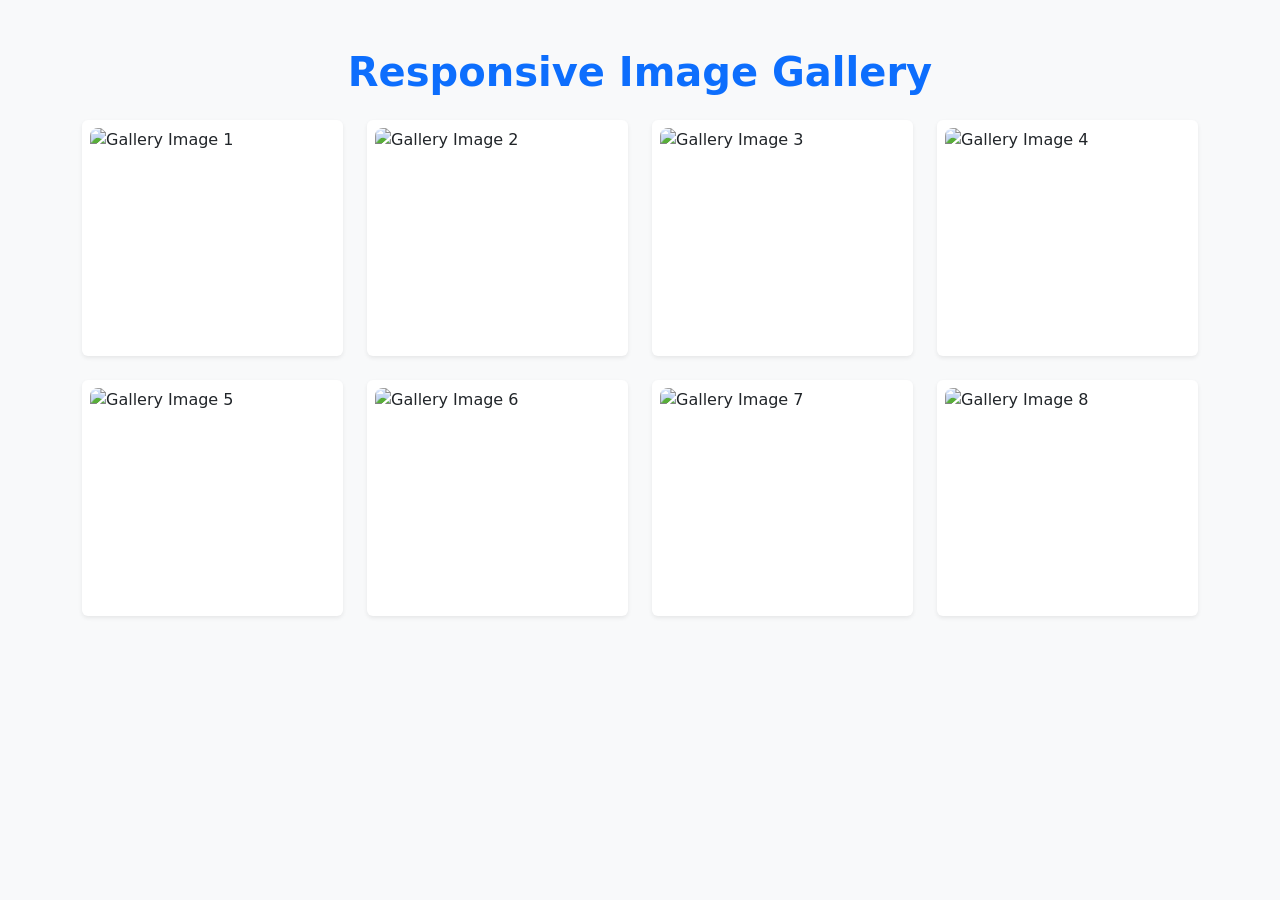
==== commit 6b1a8aa5: "Them bai tap Bootstrap Image Gallery Responsive" ====
--- a/index.html
+++ b/index.html
@@ -1,35 +1,92 @@
-<!doctype html>
+<!DOCTYPE html>
 <html lang="en">
 <head>
-    <!-- Required meta tags -->
-    <meta charset="utf-8">
-    <meta name="viewport" content="width=device-width, initial-scale=1">
+    <meta charset="UTF-8">
+    <meta name="viewport" content="width=device-width, initial-scale=1.0">
+    <title>Bootstrap Image Gallery</title>
+    <!-- Bootstrap 5 CSS CDN -->
+    <link href="https://cdn.jsdelivr.net/npm/bootstrap@5.3.0/dist/css/bootstrap.min.css" rel="stylesheet">
+    <style>
+        .gallery-img {
+            width: 100%;
+            height: 220px;
+            object-fit: cover;
+            border-radius: 8px;
+            transition: transform 0.3s ease;
+        }
+        .gallery-img:hover {
+            transform: scale(1.03);
+        }
+    </style>
+</head>
+<body class="bg-light">
 
-    <!-- Bootstrap CSS -->
-    <link href="https://cdn.jsdelivr.net/npm/bootstrap@5.0.0-beta2/dist/css/bootstrap.min.css" rel="stylesheet"
-          integrity="sha384-BmbxuPwQa2lc/FVzBcNJ7UAyJxM6wuqIj61tLrc4wSX0szH/Ev+nYRRuWlolflfl" crossorigin="anonymous">
+    <div class="container my-5">
+        <h1 class="text-center mb-4 fw-bold text-primary">Responsive Image Gallery</h1>
+        
+        <!-- Lưới Bootstrap -->
+        <div class="row g-4">
+            
+            <!-- Ảnh 1 -->
+            <div class="col-12 col-sm-6 col-lg-3">
+                <div class="card border-0 shadow-sm p-2">
+                    <img src="https://picsum.photos/400/300?random=1" class="gallery-img" alt="Gallery Image 1">
+                </div>
+            </div>
 
-    <title>Login</title>
-    <link rel="stylesheet" href="styles.css">
-</head>
-<body class="text-center">
+            <!-- Ảnh 2 -->
+            <div class="col-12 col-sm-6 col-lg-3">
+                <div class="card border-0 shadow-sm p-2">
+                    <img src="https://picsum.photos/400/300?random=2" class="gallery-img" alt="Gallery Image 2">
+                </div>
+            </div>
 
-    <form class="form-signin">
-        <img class="mb-4" src="bootstrap.png" alt="Bootstrap" width="72" height="72">
-        <h1 class="h3 mb-3 font-weight-normal">Please sign in</h1>
-        <input type="email" id="inputEmail" class="form-control" placeholder="Email address" required autofocus>
-        <input type="password" id="inputPassword" class="form-control" placeholder="Password" required>
-        <div class="checkbox mb-3">
-            <label>
-                <input type="checkbox" value="remember-me"> Remember me
-            </label>
+            <!-- Ảnh 3 -->
+            <div class="col-12 col-sm-6 col-lg-3">
+                <div class="card border-0 shadow-sm p-2">
+                    <img src="https://picsum.photos/400/300?random=3" class="gallery-img" alt="Gallery Image 3">
+                </div>
+            </div>
+
+            <!-- Ảnh 4 -->
+            <div class="col-12 col-sm-6 col-lg-3">
+                <div class="card border-0 shadow-sm p-2">
+                    <img src="https://picsum.photos/400/300?random=4" class="gallery-img" alt="Gallery Image 4">
+                </div>
+            </div>
+
+            <!-- Ảnh 5 -->
+            <div class="col-12 col-sm-6 col-lg-3">
+                <div class="card border-0 shadow-sm p-2">
+                    <img src="https://picsum.photos/400/300?random=5" class="gallery-img" alt="Gallery Image 5">
+                </div>
+            </div>
+
+            <!-- Ảnh 6 -->
+            <div class="col-12 col-sm-6 col-lg-3">
+                <div class="card border-0 shadow-sm p-2">
+                    <img src="https://picsum.photos/400/300?random=6" class="gallery-img" alt="Gallery Image 6">
+                </div>
+            </div>
+
+            <!-- Ảnh 7 -->
+            <div class="col-12 col-sm-6 col-lg-3">
+                <div class="card border-0 shadow-sm p-2">
+                    <img src="https://picsum.photos/400/300?random=7" class="gallery-img" alt="Gallery Image 7">
+                </div>
+            </div>
+
+            <!-- Ảnh 8 -->
+            <div class="col-12 col-sm-6 col-lg-3">
+                <div class="card border-0 shadow-sm p-2">
+                    <img src="https://picsum.photos/400/300?random=8" class="gallery-img" alt="Gallery Image 8">
+                </div>
+            </div>
+
         </div>
-        <button class="btn btn-lg btn-primary btn-block w-100" type="submit">Sign in</button>
-        <p class="mt-5 mb-3 text-muted">&copy; 2017-2018</p>
-    </form>
+    </div>
 
-    <script src="https://cdn.jsdelivr.net/npm/bootstrap@5.0.0-beta2/dist/js/bootstrap.bundle.min.js"
-        integrity="sha384-b5kHyXgcpbZJO/tY9Ul7kGkf1S0CWuKcCD38l8YkeH8z8QjE0GmW1gYU5S9FOnJ0"
-        crossorigin="anonymous"></script>
+    <!-- Bootstrap 5 JS Bundle -->
+    <script src="https://cdn.jsdelivr.net/npm/bootstrap@5.3.0/dist/js/bootstrap.bundle.min.js"></script>
 </body>
 </html>
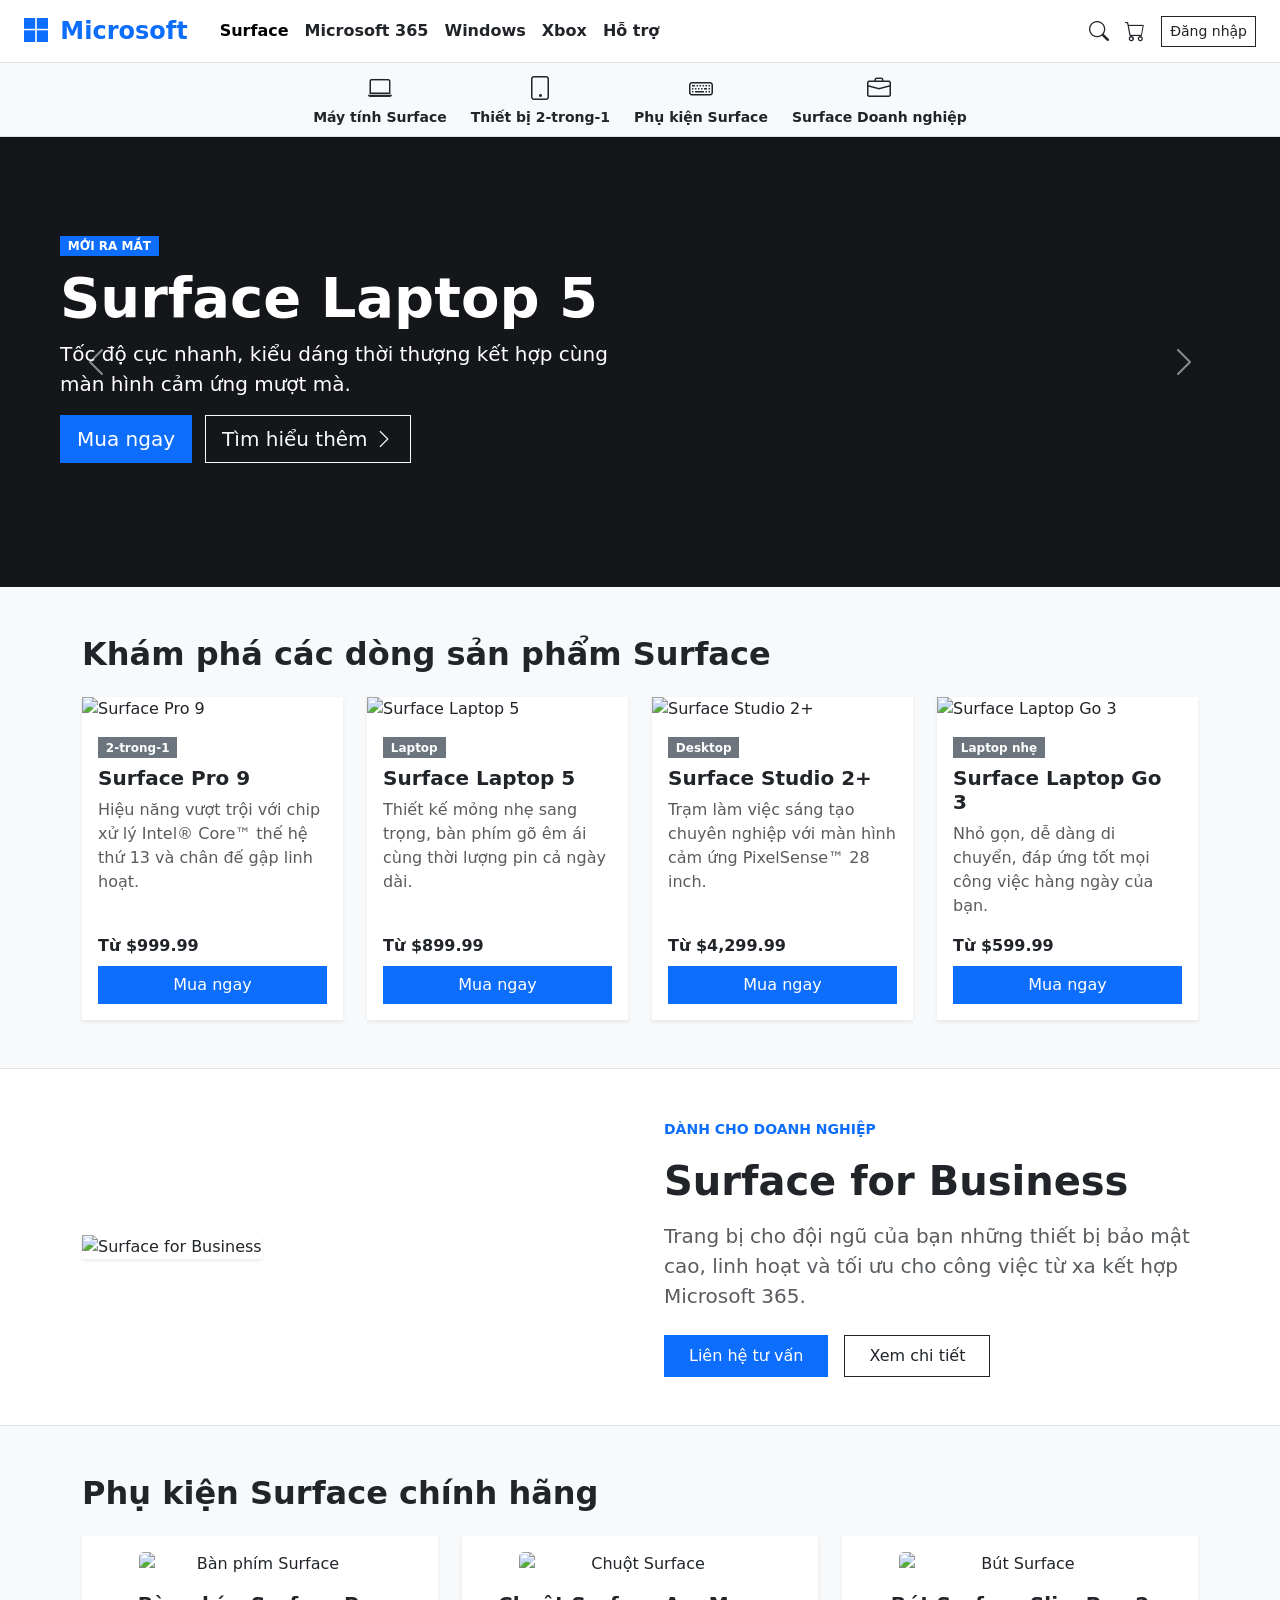
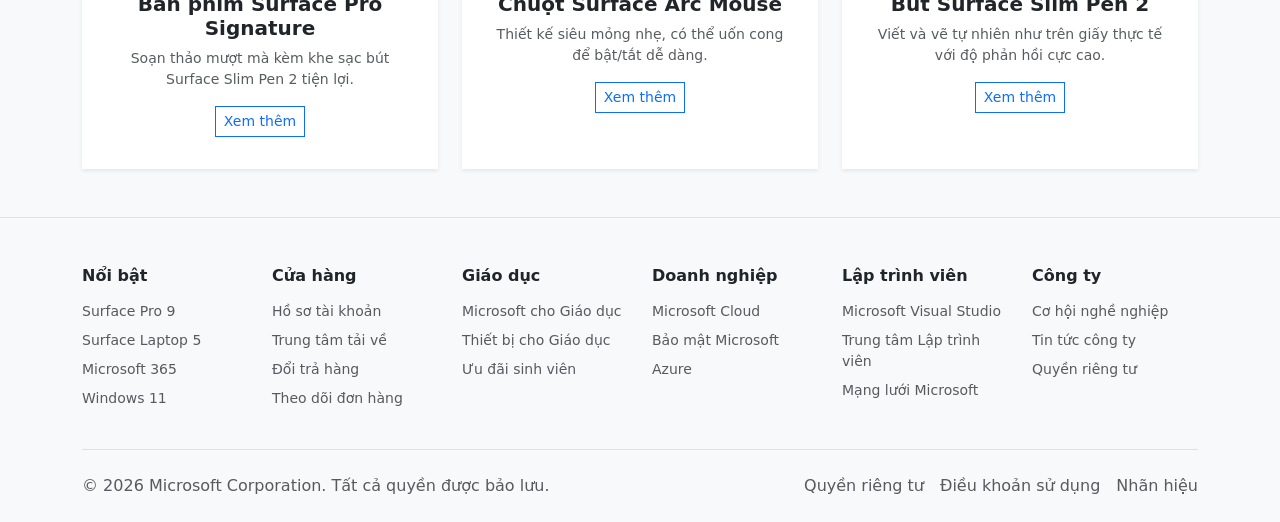
==== commit c833b71a: "Them bai tap Landing Page Microsoft Surface Bang Bootstrap" ====
--- a/index.html
+++ b/index.html
@@ -1,90 +1,283 @@
 <!DOCTYPE html>
-<html lang="en">
+<html lang="vi">
 <head>
     <meta charset="UTF-8">
     <meta name="viewport" content="width=device-width, initial-scale=1.0">
-    <title>Bootstrap Image Gallery</title>
-    <!-- Bootstrap 5 CSS CDN -->
+    <title>Microsoft Surface - Máy tính xách tay & 2-trong-1</title>
+    <!-- Bootstrap 5 CDN -->
     <link href="https://cdn.jsdelivr.net/npm/bootstrap@5.3.0/dist/css/bootstrap.min.css" rel="stylesheet">
-    <style>
-        .gallery-img {
-            width: 100%;
-            height: 220px;
-            object-fit: cover;
-            border-radius: 8px;
-            transition: transform 0.3s ease;
-        }
-        .gallery-img:hover {
-            transform: scale(1.03);
-        }
-    </style>
+    <!-- Bootstrap Icons CDN -->
+    <link href="https://cdn.jsdelivr.net/npm/bootstrap-icons@1.10.5/font/bootstrap-icons.css" rel="stylesheet">
 </head>
-<body class="bg-light">
-
-    <div class="container my-5">
-        <h1 class="text-center mb-4 fw-bold text-primary">Responsive Image Gallery</h1>
-        
-        <!-- Lưới Bootstrap -->
+<body class="bg-light text-dark">
+
+    <!-- 1. NAVBAR MAIN & SURFACE SUB-NAVBAR -->
+    <header class="shadow-sm bg-white sticky-top">
+        <nav class="navbar navbar-expand-lg navbar-light bg-white border-bottom py-2">
+            <div class="container-fluid px-4">
+                <a class="navbar-brand fw-bold text-primary fs-4 me-4" href="#">
+                    <i class="bi bi-microsoft me-1"></i> Microsoft
+                </a>
+                <button class="navbar-toggler" type="button" data-bs-toggle="collapse" data-bs-target="#mainNavbar">
+                    <span class="navbar-toggler-icon"></span>
+                </button>
+                <div class="collapse navbar-collapse" id="mainNavbar">
+                    <ul class="navbar-nav me-auto mb-2 mb-lg-0 fw-semibold">
+                        <li class="nav-item"><a class="nav-link active" href="#">Surface</a></li>
+                        <li class="nav-item"><a class="nav-link text-dark" href="#">Microsoft 365</a></li>
+                        <li class="nav-item"><a class="nav-link text-dark" href="#">Windows</a></li>
+                        <li class="nav-item"><a class="nav-link text-dark" href="#">Xbox</a></li>
+                        <li class="nav-item"><a class="nav-link text-dark" href="#">Hỗ trợ</a></li>
+                    </ul>
+                    <div class="d-flex align-items-center gap-3">
+                        <a href="#" class="text-dark text-decoration-none small"><i class="bi bi-search fs-5"></i></a>
+                        <a href="#" class="text-dark text-decoration-none small"><i class="bi bi-cart fs-5"></i></a>
+                        <a href="#" class="btn btn-outline-dark btn-sm rounded-0">Đăng nhập</a>
+                    </div>
+                </div>
+            </div>
+        </nav>
+
+        <!-- Sub-Nav Surface Menu -->
+        <div class="bg-light border-bottom py-2 d-none d-md-block">
+            <div class="container d-flex justify-content-center gap-4 text-center small fw-semibold">
+                <a href="#devices" class="text-dark text-decoration-none"><i class="bi bi-laptop d-block fs-4"></i> Máy tính Surface</a>
+                <a href="#devices" class="text-dark text-decoration-none"><i class="bi bi-tablet d-block fs-4"></i> Thiết bị 2-trong-1</a>
+                <a href="#accessories" class="text-dark text-decoration-none"><i class="bi bi-keyboard d-block fs-4"></i> Phụ kiện Surface</a>
+                <a href="#business" class="text-dark text-decoration-none"><i class="bi bi-briefcase d-block fs-4"></i> Surface Doanh nghiệp</a>
+            </div>
+        </div>
+    </header>
+
+    <!-- 2. HERO CAROUSEL BANNER -->
+    <section class="mb-5">
+        <div id="surfaceHeroCarousel" class="carousel slide" data-bs-ride="carousel">
+            <div class="carousel-inner">
+                <div class="carousel-item active">
+                    <div class="p-5 text-white bg-dark position-relative" style="background: linear-gradient(rgba(0,0,0,0.4), rgba(0,0,0,0.4)), url('https://picsum.photos/1600/600?random=10') center/cover no-repeat; min-height: 450px;">
+                        <div class="container my-5 col-md-6 ms-0">
+                            <span class="badge bg-primary mb-2 rounded-0">MỚI RA MẮT</span>
+                            <h1 class="display-4 fw-bold">Surface Laptop 5</h1>
+                            <p class="fs-5">Tốc độ cực nhanh, kiểu dáng thời thượng kết hợp cùng màn hình cảm ứng mượt mà.</p>
+                            <a href="#" class="btn btn-primary btn-lg rounded-0 me-2">Mua ngay</a>
+                            <a href="#" class="btn btn-outline-light btn-lg rounded-0">Tìm hiểu thêm <i class="bi bi-chevron-right"></i></a>
+                        </div>
+                    </div>
+                </div>
+                <div class="carousel-item">
+                    <div class="p-5 text-white bg-secondary position-relative" style="background: linear-gradient(rgba(0,0,0,0.4), rgba(0,0,0,0.4)), url('https://picsum.photos/1600/600?random=11') center/cover no-repeat; min-height: 450px;">
+                        <div class="container my-5 col-md-6 ms-0">
+                            <span class="badge bg-success mb-2 rounded-0">KHUYẾN MÃI</span>
+                            <h1 class="display-4 fw-bold">Surface Pro 9</h1>
+                            <p class="fs-5">Linh hoạt như máy tính bảng, mạnh mẽ như một chiếc máy tính xách tay thực thụ.</p>
+                            <a href="#" class="btn btn-primary btn-lg rounded-0">Khám phá ngay</a>
+                        </div>
+                    </div>
+                </div>
+            </div>
+            <button class="carousel-control-prev" type="button" data-bs-target="#surfaceHeroCarousel" data-bs-slide="prev">
+                <span class="carousel-control-prev-icon"></span>
+            </button>
+            <button class="carousel-control-next" type="button" data-bs-target="#surfaceHeroCarousel" data-bs-slide="next">
+                <span class="carousel-control-next-icon"></span>
+            </button>
+        </div>
+    </section>
+
+    <!-- 3. FEATURED PRODUCTS GRID -->
+    <main class="container my-5" id="devices">
+        <h2 class="fw-bold mb-4">Khám phá các dòng sản phẩm Surface</h2>
+        <div class="row row-cols-1 row-cols-md-2 row-cols-lg-4 g-4">
+            
+            <!-- Card 1 -->
+            <div class="col">
+                <div class="card h-100 border-0 shadow-sm rounded-0">
+                    <img src="https://picsum.photos/400/250?random=1" class="card-img-top rounded-0" alt="Surface Pro 9">
+                    <div class="card-body d-flex flex-column">
+                        <span class="badge bg-secondary mb-2 align-self-start rounded-0">2-trong-1</span>
+                        <h5 class="card-title fw-bold">Surface Pro 9</h5>
+                        <p class="card-text text-muted flex-grow-1">Hiệu năng vượt trội với chip xử lý Intel® Core™ thế hệ thứ 13 và chân đế gập linh hoạt.</p>
+                        <div class="mt-auto">
+                            <p class="fw-bold mb-2">Từ $999.99</p>
+                            <a href="#" class="btn btn-primary w-100 rounded-0">Mua ngay</a>
+                        </div>
+                    </div>
+                </div>
+            </div>
+
+            <!-- Card 2 -->
+            <div class="col">
+                <div class="card h-100 border-0 shadow-sm rounded-0">
+                    <img src="https://picsum.photos/400/250?random=2" class="card-img-top rounded-0" alt="Surface Laptop 5">
+                    <div class="card-body d-flex flex-column">
+                        <span class="badge bg-secondary mb-2 align-self-start rounded-0">Laptop</span>
+                        <h5 class="card-title fw-bold">Surface Laptop 5</h5>
+                        <p class="card-text text-muted flex-grow-1">Thiết kế mỏng nhẹ sang trọng, bàn phím gõ êm ái cùng thời lượng pin cả ngày dài.</p>
+                        <div class="mt-auto">
+                            <p class="fw-bold mb-2">Từ $899.99</p>
+                            <a href="#" class="btn btn-primary w-100 rounded-0">Mua ngay</a>
+                        </div>
+                    </div>
+                </div>
+            </div>
+
+            <!-- Card 3 -->
+            <div class="col">
+                <div class="card h-100 border-0 shadow-sm rounded-0">
+                    <img src="https://picsum.photos/400/250?random=3" class="card-img-top rounded-0" alt="Surface Studio 2+">
+                    <div class="card-body d-flex flex-column">
+                        <span class="badge bg-secondary mb-2 align-self-start rounded-0">Desktop</span>
+                        <h5 class="card-title fw-bold">Surface Studio 2+</h5>
+                        <p class="card-text text-muted flex-grow-1">Trạm làm việc sáng tạo chuyên nghiệp với màn hình cảm ứng PixelSense™ 28 inch.</p>
+                        <div class="mt-auto">
+                            <p class="fw-bold mb-2">Từ $4,299.99</p>
+                            <a href="#" class="btn btn-primary w-100 rounded-0">Mua ngay</a>
+                        </div>
+                    </div>
+                </div>
+            </div>
+
+            <!-- Card 4 -->
+            <div class="col">
+                <div class="card h-100 border-0 shadow-sm rounded-0">
+                    <img src="https://picsum.photos/400/250?random=4" class="card-img-top rounded-0" alt="Surface Laptop Go 3">
+                    <div class="card-body d-flex flex-column">
+                        <span class="badge bg-secondary mb-2 align-self-start rounded-0">Laptop nhẹ</span>
+                        <h5 class="card-title fw-bold">Surface Laptop Go 3</h5>
+                        <p class="card-text text-muted flex-grow-1">Nhỏ gọn, dễ dàng di chuyển, đáp ứng tốt mọi công việc hàng ngày của bạn.</p>
+                        <div class="mt-auto">
+                            <p class="fw-bold mb-2">Từ $599.99</p>
+                            <a href="#" class="btn btn-primary w-100 rounded-0">Mua ngay</a>
+                        </div>
+                    </div>
+                </div>
+            </div>
+
+        </div>
+    </main>
+
+    <!-- 4. HIGHLIGHT PROMO SECTION -->
+    <section class="bg-white py-5 border-top border-bottom" id="business">
+        <div class="container">
+            <div class="row align-items-center g-5">
+                <div class="col-lg-6">
+                    <img src="https://picsum.photos/600/400?random=5" class="img-fluid w-100 shadow-sm" alt="Surface for Business">
+                </div>
+                <div class="col-lg-6">
+                    <span class="text-uppercase text-primary fw-bold small">Dành cho Doanh nghiệp</span>
+                    <h2 class="display-6 fw-bold my-3">Surface for Business</h2>
+                    <p class="lead text-muted">Trang bị cho đội ngũ của bạn những thiết bị bảo mật cao, linh hoạt và tối ưu cho công việc từ xa kết hợp Microsoft 365.</p>
+                    <div class="d-flex gap-3 mt-4">
+                        <a href="#" class="btn btn-primary rounded-0 px-4 py-2">Liên hệ tư vấn</a>
+                        <a href="#" class="btn btn-outline-dark rounded-0 px-4 py-2">Xem chi tiết</a>
+                    </div>
+                </div>
+            </div>
+        </div>
+    </section>
+
+    <!-- 5. ACCESSORIES SECTION -->
+    <section class="container my-5" id="accessories">
+        <h2 class="fw-bold mb-4">Phụ kiện Surface chính hãng</h2>
         <div class="row g-4">
-            
-            <!-- Ảnh 1 -->
-            <div class="col-12 col-sm-6 col-lg-3">
-                <div class="card border-0 shadow-sm p-2">
-                    <img src="https://picsum.photos/400/300?random=1" class="gallery-img" alt="Gallery Image 1">
-                </div>
-            </div>
-
-            <!-- Ảnh 2 -->
-            <div class="col-12 col-sm-6 col-lg-3">
-                <div class="card border-0 shadow-sm p-2">
-                    <img src="https://picsum.photos/400/300?random=2" class="gallery-img" alt="Gallery Image 2">
-                </div>
-            </div>
-
-            <!-- Ảnh 3 -->
-            <div class="col-12 col-sm-6 col-lg-3">
-                <div class="card border-0 shadow-sm p-2">
-                    <img src="https://picsum.photos/400/300?random=3" class="gallery-img" alt="Gallery Image 3">
-                </div>
-            </div>
-
-            <!-- Ảnh 4 -->
-            <div class="col-12 col-sm-6 col-lg-3">
-                <div class="card border-0 shadow-sm p-2">
-                    <img src="https://picsum.photos/400/300?random=4" class="gallery-img" alt="Gallery Image 4">
-                </div>
-            </div>
-
-            <!-- Ảnh 5 -->
-            <div class="col-12 col-sm-6 col-lg-3">
-                <div class="card border-0 shadow-sm p-2">
-                    <img src="https://picsum.photos/400/300?random=5" class="gallery-img" alt="Gallery Image 5">
-                </div>
-            </div>
-
-            <!-- Ảnh 6 -->
-            <div class="col-12 col-sm-6 col-lg-3">
-                <div class="card border-0 shadow-sm p-2">
-                    <img src="https://picsum.photos/400/300?random=6" class="gallery-img" alt="Gallery Image 6">
-                </div>
-            </div>
-
-            <!-- Ảnh 7 -->
-            <div class="col-12 col-sm-6 col-lg-3">
-                <div class="card border-0 shadow-sm p-2">
-                    <img src="https://picsum.photos/400/300?random=7" class="gallery-img" alt="Gallery Image 7">
-                </div>
-            </div>
-
-            <!-- Ảnh 8 -->
-            <div class="col-12 col-sm-6 col-lg-3">
-                <div class="card border-0 shadow-sm p-2">
-                    <img src="https://picsum.photos/400/300?random=8" class="gallery-img" alt="Gallery Image 8">
-                </div>
-            </div>
-
-        </div>
-    </div>
+            <div class="col-md-4">
+                <div class="card border-0 bg-white h-100 p-3 shadow-sm rounded-0 text-center">
+                    <img src="https://picsum.photos/300/200?random=6" class="card-img-top w-75 mx-auto" alt="Bàn phím Surface">
+                    <div class="card-body">
+                        <h5 class="fw-bold">Bàn phím Surface Pro Signature</h5>
+                        <p class="text-muted small">Soạn thảo mượt mà kèm khe sạc bút Surface Slim Pen 2 tiện lợi.</p>
+                        <a href="#" class="btn btn-sm btn-outline-primary rounded-0">Xem thêm</a>
+                    </div>
+                </div>
+            </div>
+            <div class="col-md-4">
+                <div class="card border-0 bg-white h-100 p-3 shadow-sm rounded-0 text-center">
+                    <img src="https://picsum.photos/300/200?random=7" class="card-img-top w-75 mx-auto" alt="Chuột Surface">
+                    <div class="card-body">
+                        <h5 class="fw-bold">Chuột Surface Arc Mouse</h5>
+                        <p class="text-muted small">Thiết kế siêu mỏng nhẹ, có thể uốn cong để bật/tắt dễ dàng.</p>
+                        <a href="#" class="btn btn-sm btn-outline-primary rounded-0">Xem thêm</a>
+                    </div>
+                </div>
+            </div>
+            <div class="col-md-4">
+                <div class="card border-0 bg-white h-100 p-3 shadow-sm rounded-0 text-center">
+                    <img src="https://picsum.photos/300/200?random=8" class="card-img-top w-75 mx-auto" alt="Bút Surface">
+                    <div class="card-body">
+                        <h5 class="fw-bold">Bút Surface Slim Pen 2</h5>
+                        <p class="text-muted small">Viết và vẽ tự nhiên như trên giấy thực tế với độ phản hồi cực cao.</p>
+                        <a href="#" class="btn btn-sm btn-outline-primary rounded-0">Xem thêm</a>
+                    </div>
+                </div>
+            </div>
+        </div>
+    </section>
+
+    <!-- 6. FOOTER -->
+    <footer class="bg-light text-muted pt-5 pb-4 border-top">
+        <div class="container">
+            <div class="row g-4 small">
+                <div class="col-6 col-md-2">
+                    <h6 class="fw-bold text-dark mb-3">Nổi bật</h6>
+                    <ul class="list-unstyled">
+                        <li class="mb-2"><a href="#" class="text-muted text-decoration-none">Surface Pro 9</a></li>
+                        <li class="mb-2"><a href="#" class="text-muted text-decoration-none">Surface Laptop 5</a></li>
+                        <li class="mb-2"><a href="#" class="text-muted text-decoration-none">Microsoft 365</a></li>
+                        <li class="mb-2"><a href="#" class="text-muted text-decoration-none">Windows 11</a></li>
+                    </ul>
+                </div>
+                <div class="col-6 col-md-2">
+                    <h6 class="fw-bold text-dark mb-3">Cửa hàng</h6>
+                    <ul class="list-unstyled">
+                        <li class="mb-2"><a href="#" class="text-muted text-decoration-none">Hồ sơ tài khoản</a></li>
+                        <li class="mb-2"><a href="#" class="text-muted text-decoration-none">Trung tâm tải về</a></li>
+                        <li class="mb-2"><a href="#" class="text-muted text-decoration-none">Đổi trả hàng</a></li>
+                        <li class="mb-2"><a href="#" class="text-muted text-decoration-none">Theo dõi đơn hàng</a></li>
+                    </ul>
+                </div>
+                <div class="col-6 col-md-2">
+                    <h6 class="fw-bold text-dark mb-3">Giáo dục</h6>
+                    <ul class="list-unstyled">
+                        <li class="mb-2"><a href="#" class="text-muted text-decoration-none">Microsoft cho Giáo dục</a></li>
+                        <li class="mb-2"><a href="#" class="text-muted text-decoration-none">Thiết bị cho Giáo dục</a></li>
+                        <li class="mb-2"><a href="#" class="text-muted text-decoration-none">Ưu đãi sinh viên</a></li>
+                    </ul>
+                </div>
+                <div class="col-6 col-md-2">
+                    <h6 class="fw-bold text-dark mb-3">Doanh nghiệp</h6>
+                    <ul class="list-unstyled">
+                        <li class="mb-2"><a href="#" class="text-muted text-decoration-none">Microsoft Cloud</a></li>
+                        <li class="mb-2"><a href="#" class="text-muted text-decoration-none">Bảo mật Microsoft</a></li>
+                        <li class="mb-2"><a href="#" class="text-muted text-decoration-none">Azure</a></li>
+                    </ul>
+                </div>
+                <div class="col-6 col-md-2">
+                    <h6 class="fw-bold text-dark mb-3">Lập trình viên</h6>
+                    <ul class="list-unstyled">
+                        <li class="mb-2"><a href="#" class="text-muted text-decoration-none">Microsoft Visual Studio</a></li>
+                        <li class="mb-2"><a href="#" class="text-muted text-decoration-none">Trung tâm Lập trình viên</a></li>
+                        <li class="mb-2"><a href="#" class="text-muted text-decoration-none">Mạng lưới Microsoft</a></li>
+                    </ul>
+                </div>
+                <div class="col-6 col-md-2">
+                    <h6 class="fw-bold text-dark mb-3">Công ty</h6>
+                    <ul class="list-unstyled">
+                        <li class="mb-2"><a href="#" class="text-muted text-decoration-none">Cơ hội nghề nghiệp</a></li>
+                        <li class="mb-2"><a href="#" class="text-muted text-decoration-none">Tin tức công ty</a></li>
+                        <li class="mb-2"><a href="#" class="text-muted text-decoration-none">Quyền riêng tư</a></li>
+                    </ul>
+                </div>
+            </div>
+            <div class="d-flex flex-column flex-sm-row justify-content-between align-items-center pt-4 mt-4 border-top text-muted extra-small">
+                <p class="mb-0">&copy; 2026 Microsoft Corporation. Tất cả quyền được bảo lưu.</p>
+                <div class="d-flex gap-3 mt-2 mt-sm-0">
+                    <a href="#" class="text-muted text-decoration-none">Quyền riêng tư</a>
+                    <a href="#" class="text-muted text-decoration-none">Điều khoản sử dụng</a>
+                    <a href="#" class="text-muted text-decoration-none">Nhãn hiệu</a>
+                </div>
+            </div>
+        </div>
+    </footer>
 
     <!-- Bootstrap 5 JS Bundle -->
     <script src="https://cdn.jsdelivr.net/npm/bootstrap@5.3.0/dist/js/bootstrap.bundle.min.js"></script>
